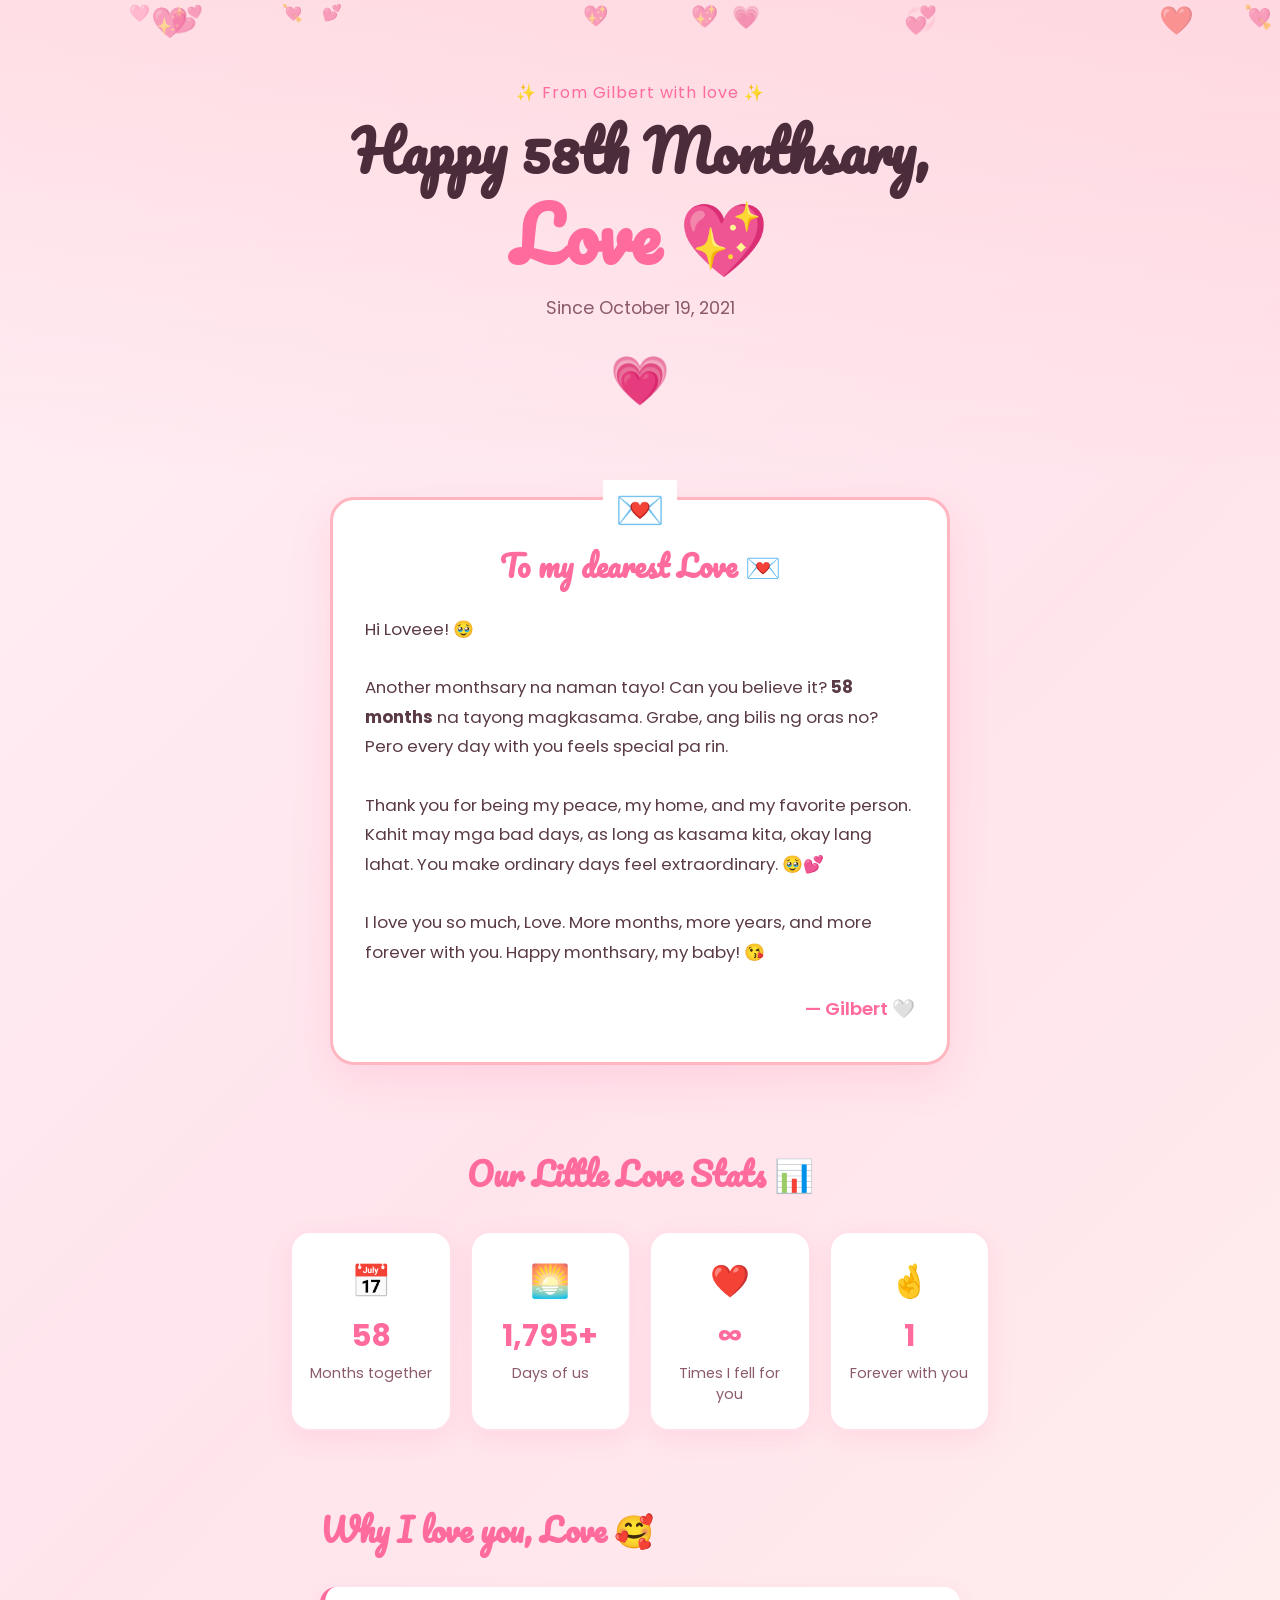
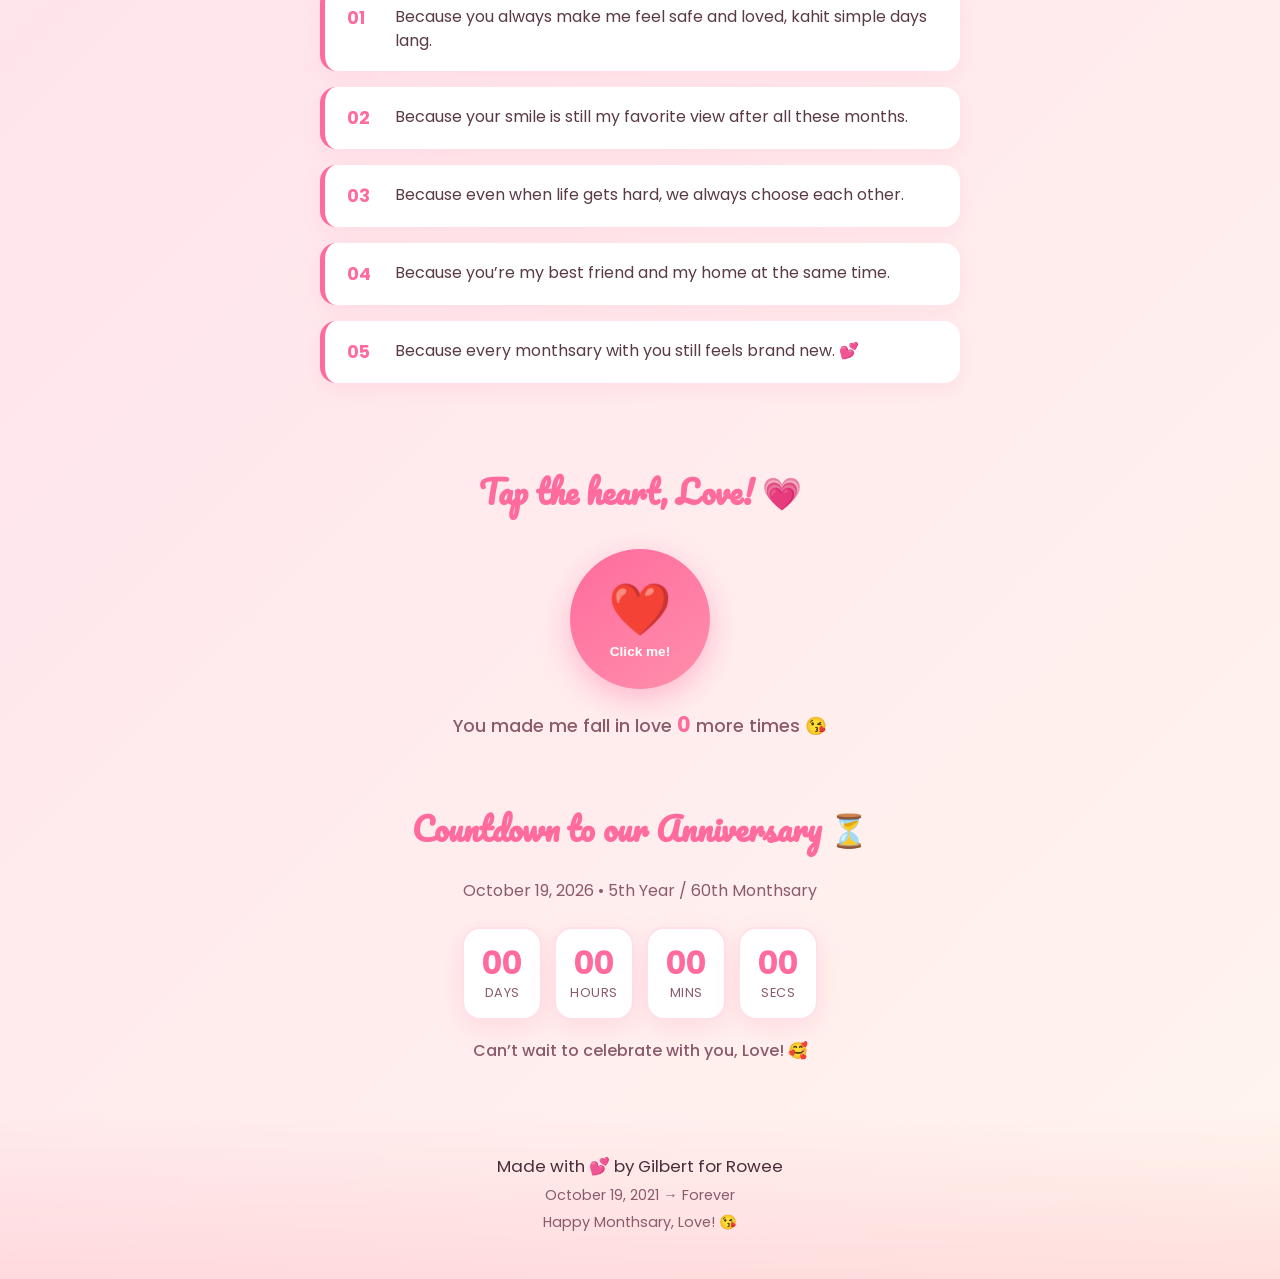
==== index.html @ fc9a8ca0 "Add files via upload" ====
<!DOCTYPE html>
<html lang="en">
<head>
  <meta charset="UTF-8">
  <meta name="viewport" content="width=device-width, initial-scale=1.0">
  <title>Happy Monthsary, Love 💕</title>
  <link rel="stylesheet" href="style.css">
  <link href="https://fonts.googleapis.com/css2?family=Pacifico&family=Poppins:wght@400;500;600;700&display=swap" rel="stylesheet">
</head>
<body>
  <!-- Floating hearts background -->
  <div class="hearts-bg" id="hearts"></div>

  <!-- Hero Section -->
  <header class="hero">
    <div class="hero-content">
      <p class="eyebrow">✨ From Gilbert with love ✨</p>
      <h1>Happy <span id="months-count">58</span>th Monthsary,</h1>
      <h1 class="name">Love 💖</h1>
      <p class="date">Since October 19, 2021</p>
      <div class="heart-pulse">💗</div>
    </div>
  </header>

  <!-- Main Message -->
  <section class="message-section">
    <div class="card">
      <h2>To my dearest Love 💌</h2>
      <p class="taglish">
        Hi Loveee! 🥹<br><br>
        Another monthsary na naman tayo! Can you believe it? 
        <strong>58 months</strong> na tayong magkasama. Grabe, ang bilis ng oras no?
        Pero every day with you feels special pa rin.<br><br>
        
        Thank you for being my peace, my home, and my favorite person. 
        Kahit may mga bad days, as long as kasama kita, okay lang lahat. 
        You make ordinary days feel extraordinary. 🥹💕<br><br>
        
        I love you so much, Love. More months, more years, and more forever with you. 
        Happy monthsary, my baby! 😘
      </p>
      <p class="signature">— Gilbert 🤍</p>
    </div>
  </section>

  <!-- Fun Stats -->
  <section class="stats-section">
    <h2 class="section-title">Our Little Love Stats 📊</h2>
    <div class="stats-grid">
      <div class="stat-card">
        <div class="stat-emoji">📅</div>
        <div class="stat-number">58</div>
        <div class="stat-label">Months together</div>
      </div>
      <div class="stat-card">
        <div class="stat-emoji">🌅</div>
        <div class="stat-number">1,795+</div>
        <div class="stat-label">Days of us</div>
      </div>
      <div class="stat-card">
        <div class="stat-emoji">❤️</div>
        <div class="stat-number">∞</div>
        <div class="stat-label">Times I fell for you</div>
      </div>
      <div class="stat-card">
        <div class="stat-emoji">🤞</div>
        <div class="stat-number">1</div>
        <div class="stat-label">Forever with you</div>
      </div>
    </div>
  </section>

  <!-- Reasons I Love You -->
  <section class="reasons-section">
    <h2 class="section-title">Why I love you, Love 🥰</h2>
    <div class="reasons-list">
      <div class="reason">
        <span class="reason-num">01</span>
        <p>Because you always make me feel safe and loved, kahit simple days lang.</p>
      </div>
      <div class="reason">
        <span class="reason-num">02</span>
        <p>Because your smile is still my favorite view after all these months.</p>
      </div>
      <div class="reason">
        <span class="reason-num">03</span>
        <p>Because even when life gets hard, we always choose each other.</p>
      </div>
      <div class="reason">
        <span class="reason-num">04</span>
        <p>Because you’re my best friend and my home at the same time.</p>
      </div>
      <div class="reason">
        <span class="reason-num">05</span>
        <p>Because every monthsary with you still feels brand new. 💕</p>
      </div>
    </div>
  </section>

  <!-- Cute Interactive Part -->
  <section class="interactive-section">
    <h2 class="section-title">Tap the heart, Love! 💗</h2>
    <button class="big-heart-btn" id="heartBtn">
      <span class="heart-icon">❤️</span>
      <span class="click-text">Click me!</span>
    </button>
    <p class="love-counter">You made me fall in love <span id="clickCount">0</span> more times 😘</p>
  </section>

  <!-- Countdown Section (at the very end) -->
  <section class="countdown-section">
    <h2 class="section-title">Countdown to our Anniversary ⏳</h2>
    <p class="countdown-subtitle">October 19, 2026 • 5th Year / 60th Monthsary</p>
    <div class="countdown" id="countdown">
      <div class="countdown-box">
        <span class="countdown-number" id="days">00</span>
        <span class="countdown-label">Days</span>
      </div>
      <div class="countdown-box">
        <span class="countdown-number" id="hours">00</span>
        <span class="countdown-label">Hours</span>
      </div>
      <div class="countdown-box">
        <span class="countdown-number" id="minutes">00</span>
        <span class="countdown-label">Mins</span>
      </div>
      <div class="countdown-box">
        <span class="countdown-number" id="seconds">00</span>
        <span class="countdown-label">Secs</span>
      </div>
    </div>
    <p class="countdown-note">Can’t wait to celebrate with you, Love! 🥰</p>
  </section>

  <!-- Footer -->
  <footer class="footer">
    <p>Made with 💕 by Gilbert for Rowee</p>
    <p class="small">October 19, 2021 → Forever</p>
    <p class="small">Happy Monthsary, Love! 😘</p>
  </footer>

  <script src="script.js"></script>
</body>
</html>
---- style.css ----
* {
  margin: 0;
  padding: 0;
  box-sizing: border-box;
}

:root {
  --pink: #ff6b9d;
  --soft-pink: #ffb6c1;
  --peach: #ffcba4;
  --lavender: #e0b0ff;
  --cream: #fff5f7;
  --dark: #4a2c3a;
  --white: #ffffff;
}

body {
  font-family: 'Poppins', sans-serif;
  background: linear-gradient(135deg, #fff0f5 0%, #ffe4ec 40%, #fff5ee 100%);
  color: var(--dark);
  min-height: 100vh;
  overflow-x: hidden;
  position: relative;
}

/* Floating Hearts Background */
.hearts-bg {
  position: fixed;
  top: 0;
  left: 0;
  width: 100%;
  height: 100%;
  pointer-events: none;
  z-index: 0;
  overflow: hidden;
}

.floating-heart {
  position: absolute;
  font-size: 20px;
  opacity: 0.6;
  animation: floatUp 8s linear infinite;
  user-select: none;
}

@keyframes floatUp {
  0% {
    transform: translateY(100vh) rotate(0deg) scale(0.5);
    opacity: 0;
  }
  10% {
    opacity: 0.7;
  }
  90% {
    opacity: 0.5;
  }
  100% {
    transform: translateY(-100px) rotate(360deg) scale(1.2);
    opacity: 0;
  }
}

/* Hero */
.hero {
  position: relative;
  z-index: 1;
  text-align: center;
  padding: 80px 20px 60px;
  background: linear-gradient(180deg, rgba(255, 182, 193, 0.3) 0%, transparent 100%);
}

.hero-content {
  max-width: 700px;
  margin: 0 auto;
}

.eyebrow {
  font-size: 1rem;
  color: var(--pink);
  margin-bottom: 12px;
  letter-spacing: 1px;
}

.hero h1 {
  font-family: 'Pacifico', cursive;
  font-size: clamp(2.2rem, 6vw, 3.5rem);
  color: var(--dark);
  line-height: 1.2;
  margin-bottom: 8px;
}

.hero h1.name {
  color: var(--pink);
  font-size: clamp(2.8rem, 8vw, 4.5rem);
  margin-bottom: 16px;
}

.date {
  font-size: 1.1rem;
  color: #8b5a6b;
  margin-bottom: 24px;
}

.heart-pulse {
  font-size: 3rem;
  animation: pulse 1.5s ease-in-out infinite;
  display: inline-block;
}

@keyframes pulse {
  0%, 100% { transform: scale(1); }
  50% { transform: scale(1.25); }
}

/* Message Card */
.message-section {
  position: relative;
  z-index: 1;
  padding: 20px 20px 50px;
  display: flex;
  justify-content: center;
}

.card {
  background: var(--white);
  border-radius: 24px;
  padding: 40px 32px;
  max-width: 620px;
  width: 100%;
  box-shadow: 0 15px 40px rgba(255, 107, 157, 0.15);
  border: 3px solid var(--soft-pink);
  position: relative;
}

.card::before {
  content: "💌";
  position: absolute;
  top: -20px;
  left: 50%;
  transform: translateX(-50%);
  font-size: 2.5rem;
  background: var(--white);
  padding: 0 12px;
}

.card h2 {
  font-family: 'Pacifico', cursive;
  text-align: center;
  color: var(--pink);
  font-size: 1.8rem;
  margin-bottom: 24px;
}

.taglish {
  font-size: 1.05rem;
  line-height: 1.75;
  color: #5a3a45;
}

.signature {
  text-align: right;
  margin-top: 28px;
  font-weight: 600;
  color: var(--pink);
  font-size: 1.15rem;
}

/* Stats */
.stats-section {
  position: relative;
  z-index: 1;
  padding: 30px 20px 50px;
  text-align: center;
}

.section-title {
  font-family: 'Pacifico', cursive;
  font-size: 2rem;
  color: var(--pink);
  margin-bottom: 30px;
}

.stats-grid {
  display: grid;
  grid-template-columns: repeat(auto-fit, minmax(140px, 1fr));
  gap: 18px;
  max-width: 700px;
  margin: 0 auto;
}

.stat-card {
  background: var(--white);
  border-radius: 20px;
  padding: 24px 16px;
  box-shadow: 0 8px 25px rgba(255, 107, 157, 0.12);
  border: 2px solid #ffe0e9;
  transition: transform 0.25s ease, box-shadow 0.25s ease;
}

.stat-card:hover {
  transform: translateY(-6px);
  box-shadow: 0 12px 30px rgba(255, 107, 157, 0.2);
}

.stat-emoji {
  font-size: 2rem;
  margin-bottom: 8px;
}

.stat-number {
  font-size: 1.9rem;
  font-weight: 700;
  color: var(--pink);
}

.stat-label {
  font-size: 0.9rem;
  color: #8b5a6b;
  margin-top: 4px;
}

/* Reasons */
.reasons-section {
  position: relative;
  z-index: 1;
  padding: 20px 20px 50px;
  max-width: 680px;
  margin: 0 auto;
}

.reasons-list {
  display: flex;
  flex-direction: column;
  gap: 16px;
}

.reason {
  background: var(--white);
  border-radius: 16px;
  padding: 18px 22px;
  display: flex;
  align-items: flex-start;
  gap: 16px;
  box-shadow: 0 6px 20px rgba(255, 107, 157, 0.1);
  border-left: 5px solid var(--pink);
  transition: transform 0.2s ease;
}

.reason:hover {
  transform: translateX(6px);
}

.reason-num {
  font-weight: 700;
  color: var(--pink);
  font-size: 1.1rem;
  min-width: 32px;
}

.reason p {
  font-size: 1rem;
  line-height: 1.5;
  color: #5a3a45;
}

/* Interactive */
.interactive-section {
  position: relative;
  z-index: 1;
  text-align: center;
  padding: 30px 20px 40px;
}

.big-heart-btn {
  background: linear-gradient(145deg, #ff6b9d, #ff8fab);
  border: none;
  border-radius: 50%;
  width: 140px;
  height: 140px;
  cursor: pointer;
  box-shadow: 0 10px 30px rgba(255, 107, 157, 0.4);
  transition: transform 0.2s ease, box-shadow 0.2s ease;
  display: flex;
  flex-direction: column;
  align-items: center;
  justify-content: center;
  margin: 0 auto 20px;
  position: relative;
  overflow: hidden;
}

.big-heart-btn:hover {
  transform: scale(1.08);
  box-shadow: 0 14px 35px rgba(255, 107, 157, 0.5);
}

.big-heart-btn:active {
  transform: scale(0.95);
}

.heart-icon {
  font-size: 3.2rem;
  animation: heartbeat 1.2s ease-in-out infinite;
}

@keyframes heartbeat {
  0%, 100% { transform: scale(1); }
  15% { transform: scale(1.2); }
  30% { transform: scale(1); }
  45% { transform: scale(1.15); }
  60% { transform: scale(1); }
}

.click-text {
  font-size: 0.85rem;
  color: white;
  font-weight: 600;
  margin-top: 4px;
}

.love-counter {
  font-size: 1.1rem;
  color: #8b5a6b;
  font-weight: 500;
}

.love-counter span {
  color: var(--pink);
  font-weight: 700;
  font-size: 1.3rem;
}

/* Countdown (at the end) */
.countdown-section {
  position: relative;
  z-index: 1;
  text-align: center;
  padding: 20px 20px 50px;
}

.countdown-subtitle {
  font-size: 1rem;
  color: #8b5a6b;
  margin-bottom: 24px;
  margin-top: -8px;
}

.countdown {
  display: flex;
  justify-content: center;
  gap: 12px;
  flex-wrap: wrap;
  max-width: 480px;
  margin: 0 auto 18px;
}

.countdown-box {
  background: white;
  border-radius: 18px;
  padding: 16px 12px;
  min-width: 80px;
  box-shadow: 0 8px 25px rgba(255, 107, 157, 0.15);
  border: 2px solid #ffe0e9;
}

.countdown-number {
  display: block;
  font-size: 2rem;
  font-weight: 700;
  color: var(--pink);
  line-height: 1.1;
}

.countdown-label {
  display: block;
  font-size: 0.8rem;
  color: #8b5a6b;
  margin-top: 4px;
  text-transform: uppercase;
  letter-spacing: 0.5px;
}

.countdown-note {
  font-size: 1rem;
  color: #8b5a6b;
  font-weight: 500;
}

/* Footer */
.footer {
  position: relative;
  z-index: 1;
  text-align: center;
  padding: 40px 20px;
  background: linear-gradient(0deg, rgba(255, 182, 193, 0.35) 0%, transparent 100%);
}

.footer p {
  font-size: 1.05rem;
  color: var(--dark);
  margin-bottom: 6px;
}

.footer .small {
  font-size: 0.9rem;
  color: #8b5a6b;
}

/* Responsive */
@media (max-width: 500px) {
  .card {
    padding: 32px 22px;
  }
  
  .stats-grid {
    grid-template-columns: 1fr 1fr;
  }
  
  .reason {
    padding: 16px 18px;
  }
}
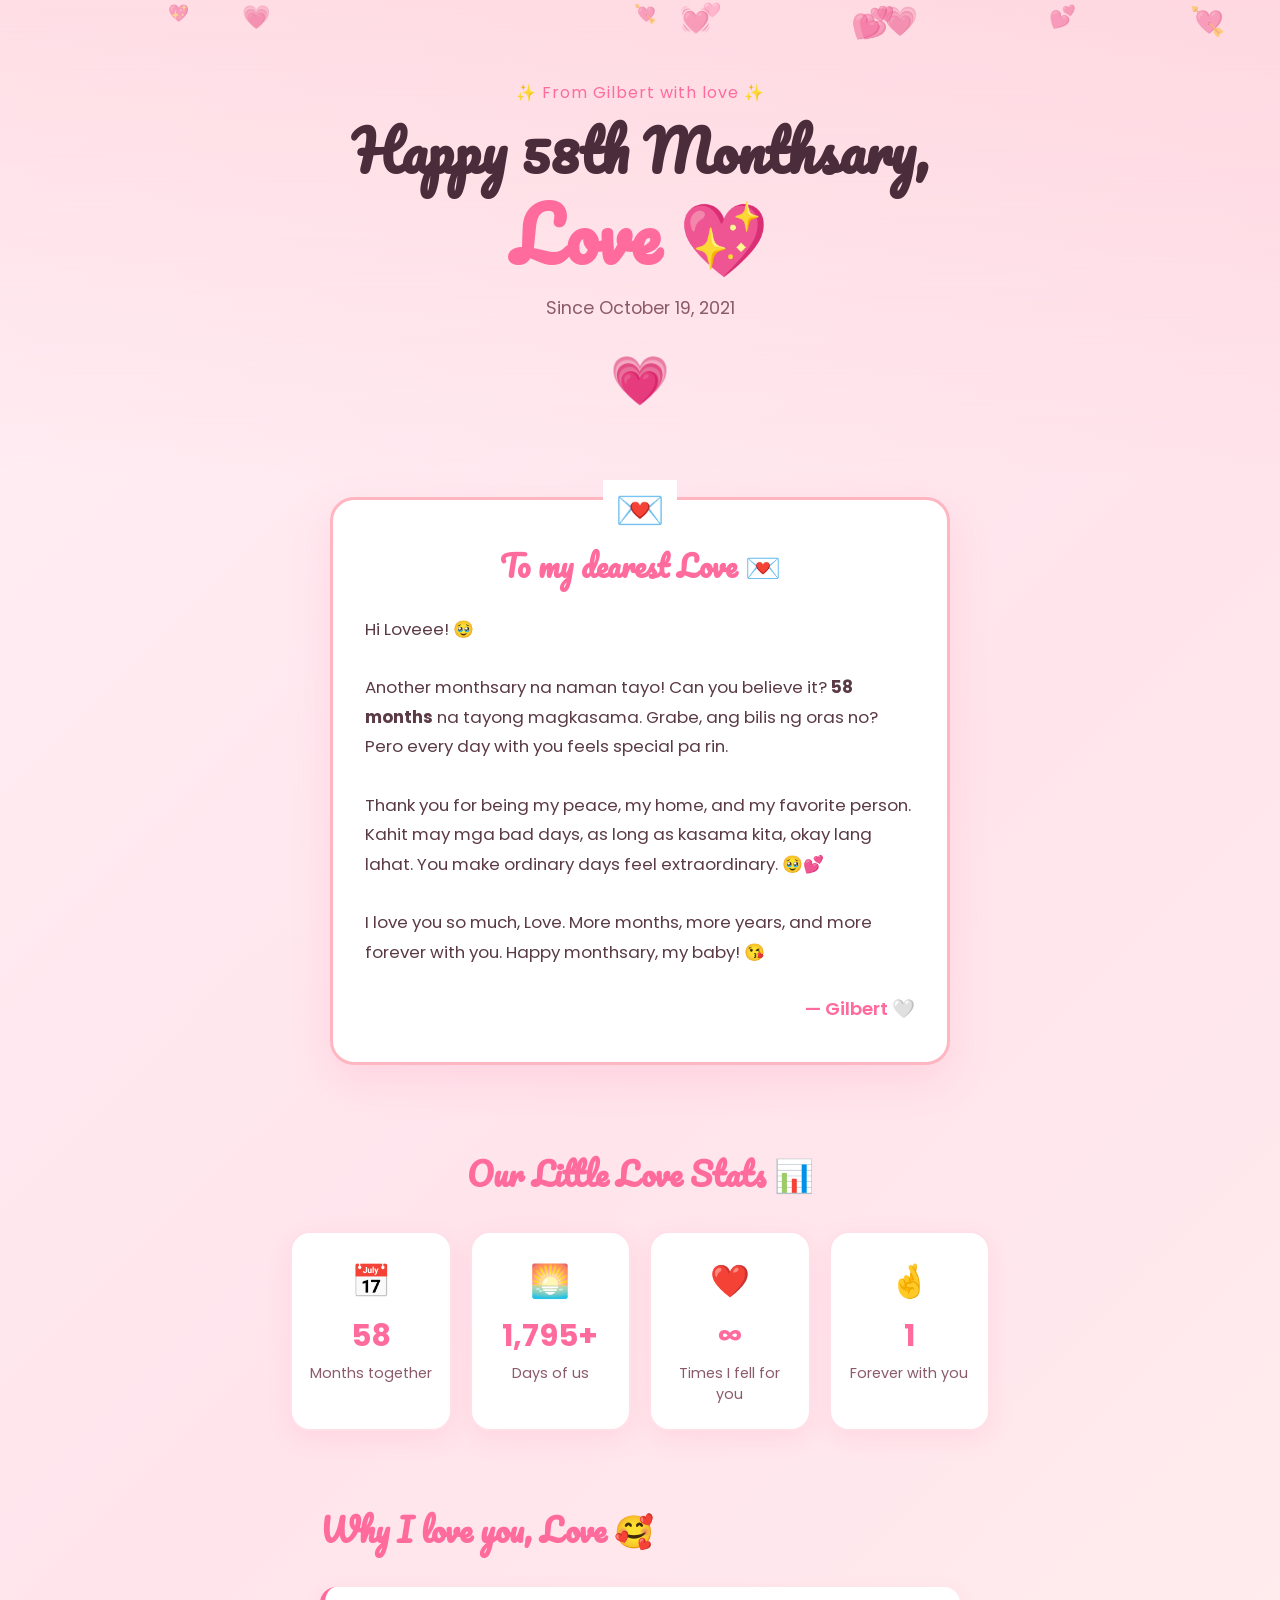
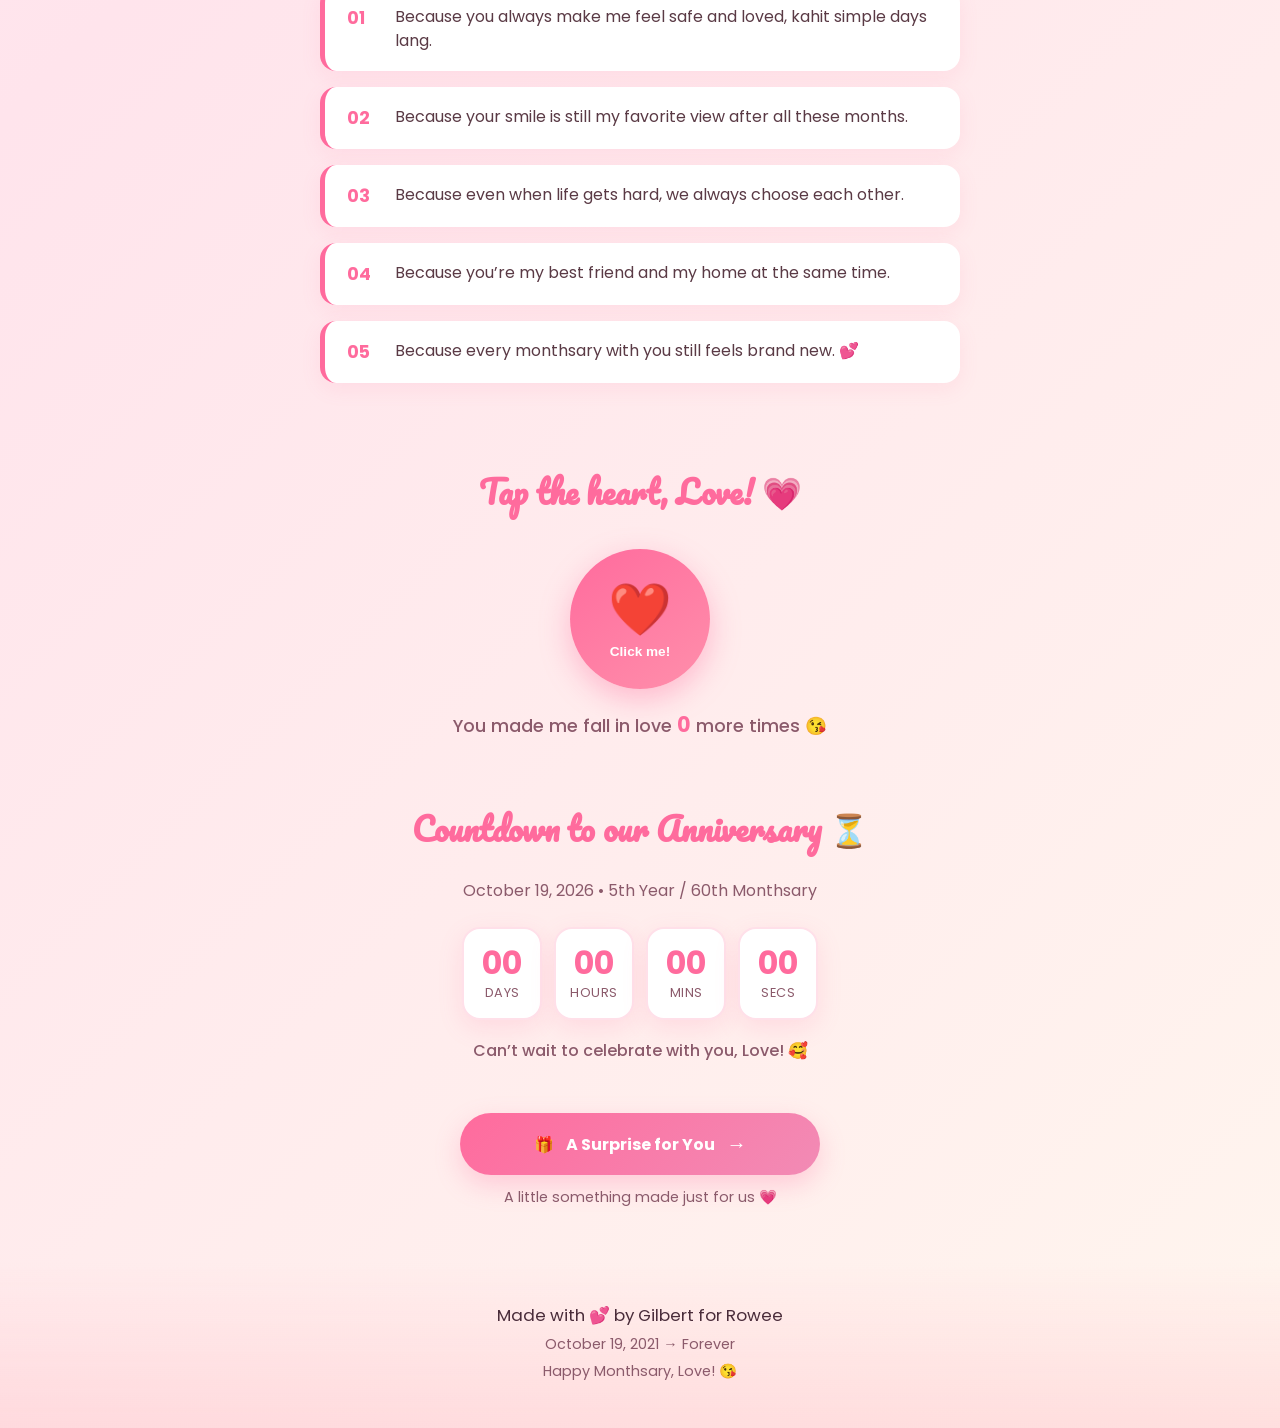
==== commit 96730064: "Add files via upload" ====
--- a/index.html
+++ b/index.html
@@ -132,6 +132,16 @@
     <p class="countdown-note">Can’t wait to celebrate with you, Love! 🥰</p>
   </section>
 
+  <!-- Surprise button -->
+  <section class="surprise-link-section" aria-label="A surprise for you">
+    <a class="surprise-link-btn" href="pictures.html">
+      <span aria-hidden="true">🎁</span>
+      <span>A Surprise for You</span>
+      <span class="surprise-arrow" aria-hidden="true">→</span>
+    </a>
+    <p class="surprise-link-note">A little something made just for us 💗</p>
+  </section>
+
   <!-- Footer -->
   <footer class="footer">
     <p>Made with 💕 by Gilbert for Rowee</p>
--- a/style.css
+++ b/style.css
@@ -420,3 +420,109 @@
     padding: 16px 18px;
   }
 }
+
+
+/* Surprise button below the anniversary countdown */
+.surprise-link-section {
+  position: relative;
+  z-index: 1;
+  padding: 0 20px 54px;
+  text-align: center;
+}
+.surprise-link-btn {
+  display: inline-flex;
+  align-items: center;
+  justify-content: center;
+  gap: 12px;
+  width: min(100%, 360px);
+  min-height: 58px;
+  padding: 16px 22px;
+  border-radius: 999px;
+  color: #fff;
+  text-decoration: none;
+  font-weight: 700;
+  font-size: 1rem;
+  background: linear-gradient(135deg, #ff6b9d, #f28bb5);
+  box-shadow: 0 10px 26px rgba(255, 107, 157, 0.28);
+  transition: transform .2s ease, box-shadow .2s ease, filter .2s ease;
+  -webkit-tap-highlight-color: transparent;
+}
+.surprise-link-btn:hover {
+  transform: translateY(-3px);
+  box-shadow: 0 14px 30px rgba(255, 107, 157, 0.36);
+  filter: saturate(1.05);
+}
+.surprise-link-btn:active { transform: scale(.98); }
+.surprise-link-btn:focus-visible {
+  outline: 3px solid #8b5a6b;
+  outline-offset: 4px;
+}
+.surprise-arrow { font-size: 1.25rem; }
+.surprise-link-note {
+  margin-top: 12px;
+  color: #8b5a6b;
+  font-size: .9rem;
+}
+
+/* Memories page */
+.memories-page {
+  min-height: 100vh;
+  padding: 28px 18px 56px;
+  position: relative;
+  z-index: 1;
+}
+.memories-wrap { width: min(100%, 1000px); margin: 0 auto; }
+.memories-top { text-align: center; padding: 28px 0 24px; }
+.memories-kicker { color: var(--pink); font-weight: 600; letter-spacing: .04em; }
+.memories-title {
+  font-family: 'Pacifico', cursive;
+  color: var(--pink);
+  font-size: clamp(2rem, 7vw, 3.5rem);
+  line-height: 1.2;
+  margin: 10px 0;
+}
+.memories-subtitle { color: #8b5a6b; line-height: 1.65; }
+.memories-back {
+  display: inline-flex; align-items: center; justify-content: center;
+  min-height: 44px; margin-top: 20px; padding: 10px 18px;
+  border: 2px solid #ffc4d5; border-radius: 999px;
+  color: #b94e78; text-decoration: none; font-weight: 600;
+  background: rgba(255,255,255,.86);
+}
+.memories-grid {
+  display: grid; grid-template-columns: repeat(3, minmax(0, 1fr));
+  gap: 18px; margin-top: 24px;
+}
+.memory-card {
+  min-width: 0; overflow: hidden; border-radius: 20px;
+  background: white; border: 2px solid #ffe0e9;
+  box-shadow: 0 8px 25px rgba(255, 107, 157, .12);
+}
+.memory-photo {
+  width: 100%; aspect-ratio: 4 / 3; display: block; object-fit: cover;
+  background: linear-gradient(135deg, #ffe0e9, #fff5f7 55%, #ffcba4);
+}
+.memory-caption { padding: 14px 15px 16px; }
+.memory-caption h2 { color: var(--pink); font-size: 1rem; margin-bottom: 5px; }
+.memory-caption p { color: #8b5a6b; font-size: .88rem; line-height: 1.5; }
+.memory-placeholder {
+  aspect-ratio: 4 / 3; display: flex; flex-direction: column;
+  justify-content: center; align-items: center; gap: 8px; padding: 16px;
+  text-align: center; color: #b94e78;
+  background: linear-gradient(135deg, #ffe0e9, #fff5f7 55%, #ffcba4);
+}
+.memory-placeholder span { font-size: 2rem; }
+.memory-placeholder small { font-size: .8rem; line-height: 1.4; }
+.memories-footer { text-align: center; margin-top: 30px; color: #8b5a6b; }
+@media (max-width: 700px) {
+  .memories-grid { grid-template-columns: repeat(2, minmax(0, 1fr)); gap: 12px; }
+  .memory-caption { padding: 12px; }
+}
+@media (max-width: 390px) {
+  .memories-grid { grid-template-columns: 1fr; }
+  .memory-card { max-width: 460px; width: 100%; margin: 0 auto; }
+  .surprise-link-btn { gap: 9px; padding: 15px 16px; }
+}
+@media (prefers-reduced-motion: reduce) {
+  .surprise-link-btn { transition: none; }
+}
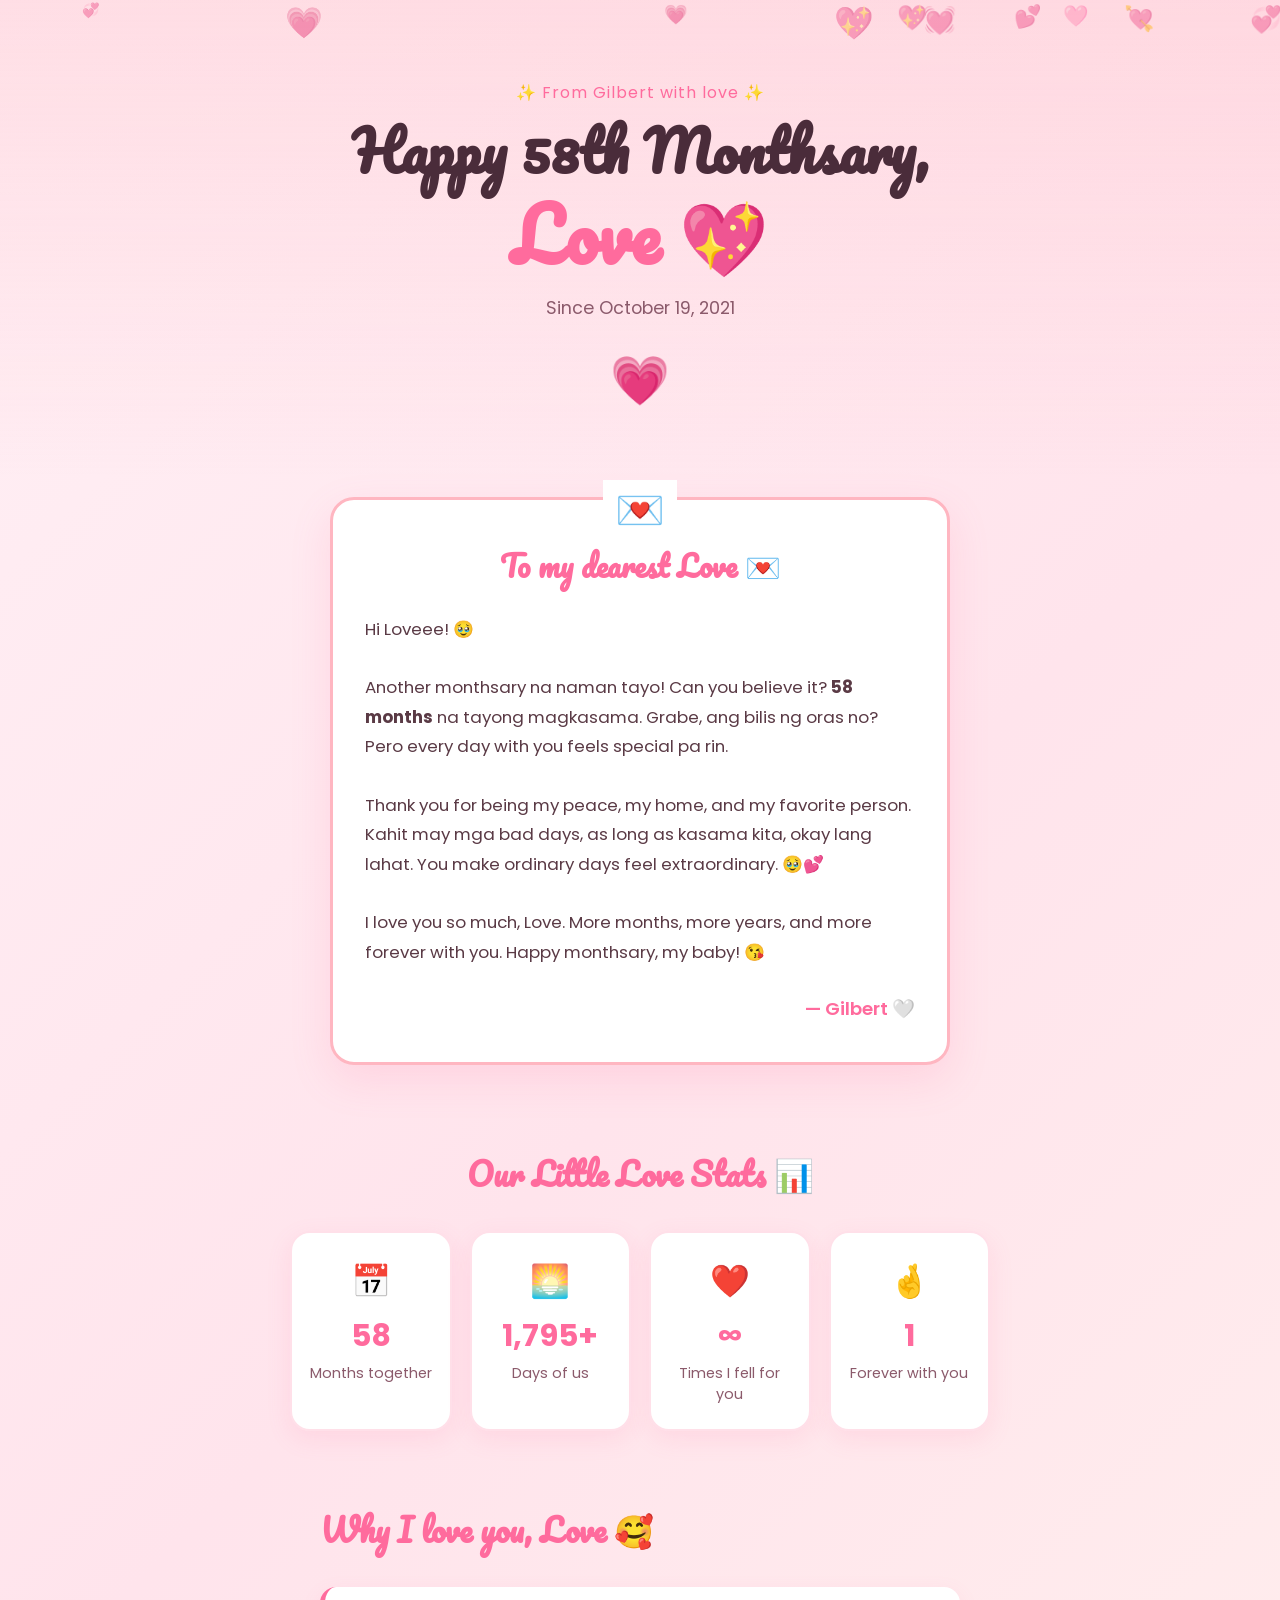
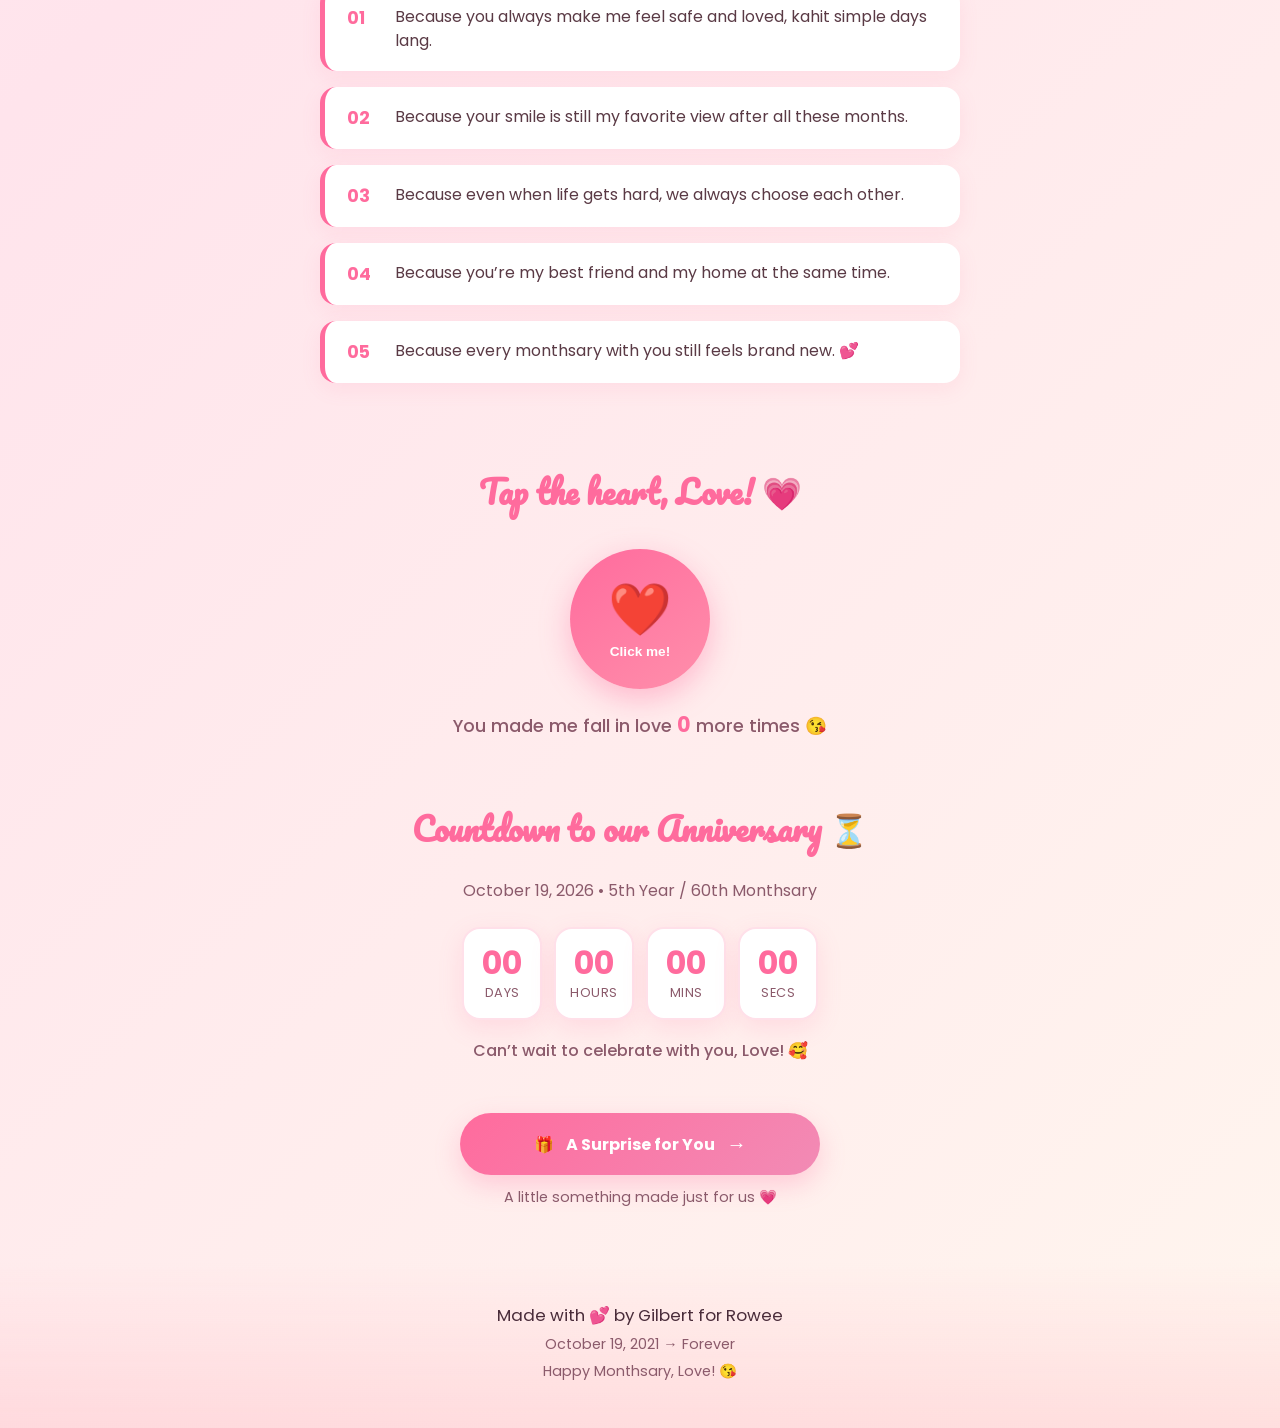
==== commit 224e68c0: "Update index.html" ====
--- a/index.html
+++ b/index.html
@@ -134,7 +134,7 @@
 
   <!-- Surprise button -->
   <section class="surprise-link-section" aria-label="A surprise for you">
-    <a class="surprise-link-btn" href="pictures.html">
+    <a class="surprise-link-btn" href="index1.html">
       <span aria-hidden="true">🎁</span>
       <span>A Surprise for You</span>
       <span class="surprise-arrow" aria-hidden="true">→</span>
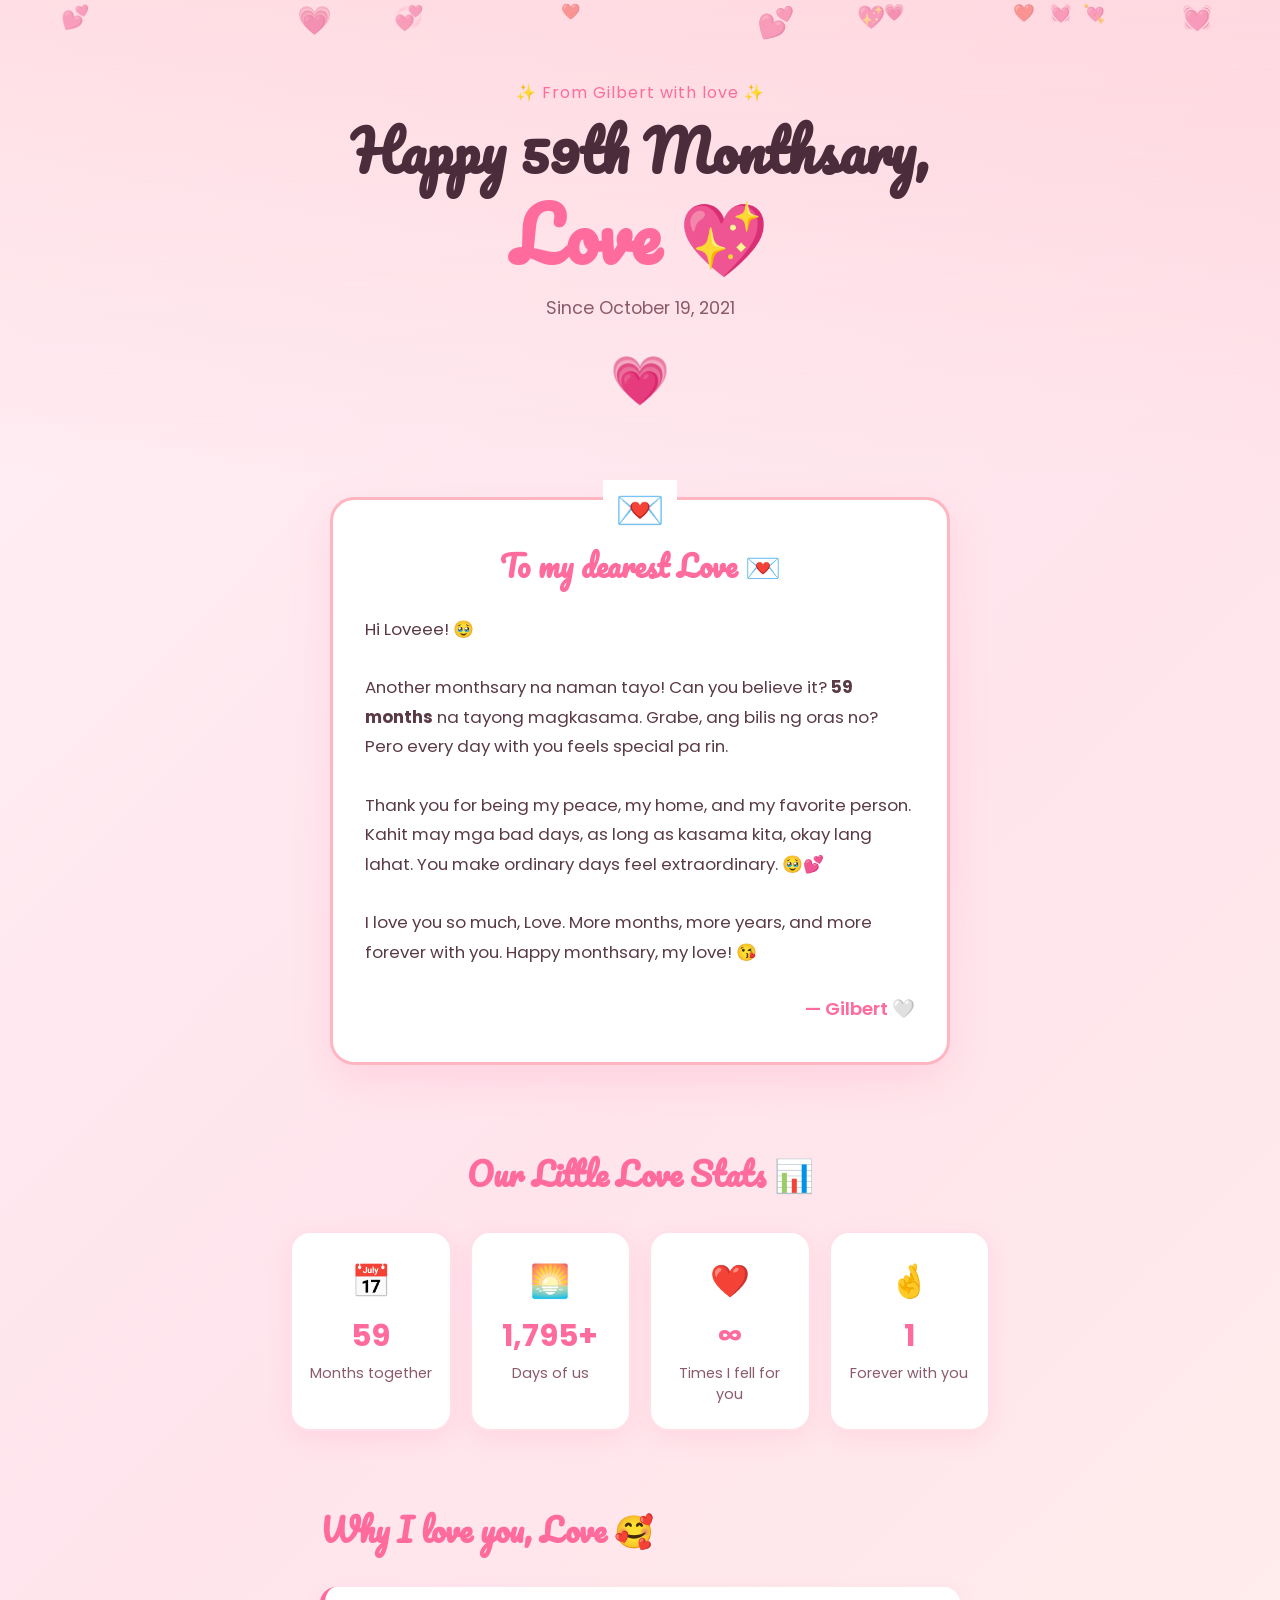
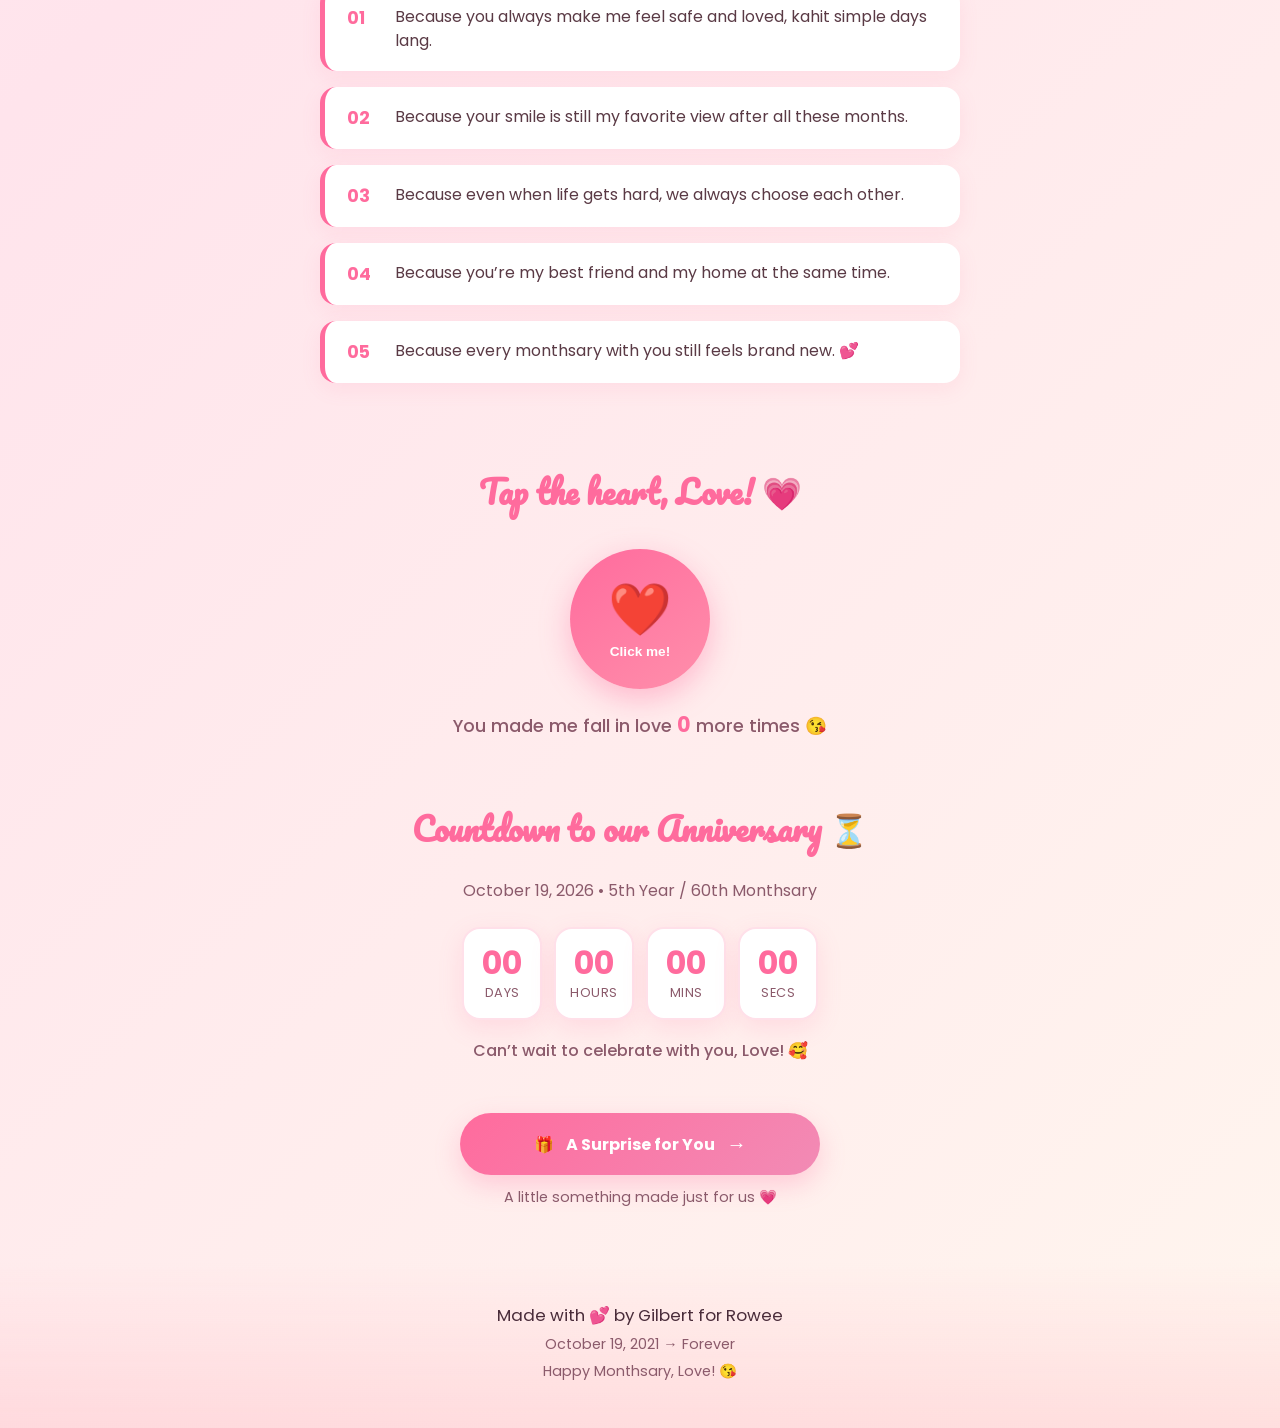
==== commit f79314d6: "Update index.html" ====
--- a/index.html
+++ b/index.html
@@ -15,7 +15,7 @@
   <header class="hero">
     <div class="hero-content">
       <p class="eyebrow">✨ From Gilbert with love ✨</p>
-      <h1>Happy <span id="months-count">58</span>th Monthsary,</h1>
+      <h1>Happy <span id="months-count">59</span>th Monthsary,</h1>
       <h1 class="name">Love 💖</h1>
       <p class="date">Since October 19, 2021</p>
       <div class="heart-pulse">💗</div>
@@ -29,7 +29,7 @@
       <p class="taglish">
         Hi Loveee! 🥹<br><br>
         Another monthsary na naman tayo! Can you believe it? 
-        <strong>58 months</strong> na tayong magkasama. Grabe, ang bilis ng oras no?
+        <strong>59 months</strong> na tayong magkasama. Grabe, ang bilis ng oras no?
         Pero every day with you feels special pa rin.<br><br>
         
         Thank you for being my peace, my home, and my favorite person. 
@@ -37,7 +37,7 @@
         You make ordinary days feel extraordinary. 🥹💕<br><br>
         
         I love you so much, Love. More months, more years, and more forever with you. 
-        Happy monthsary, my baby! 😘
+        Happy monthsary, my love! 😘
       </p>
       <p class="signature">— Gilbert 🤍</p>
     </div>
@@ -49,7 +49,7 @@
     <div class="stats-grid">
       <div class="stat-card">
         <div class="stat-emoji">📅</div>
-        <div class="stat-number">58</div>
+        <div class="stat-number">59</div>
         <div class="stat-label">Months together</div>
       </div>
       <div class="stat-card">
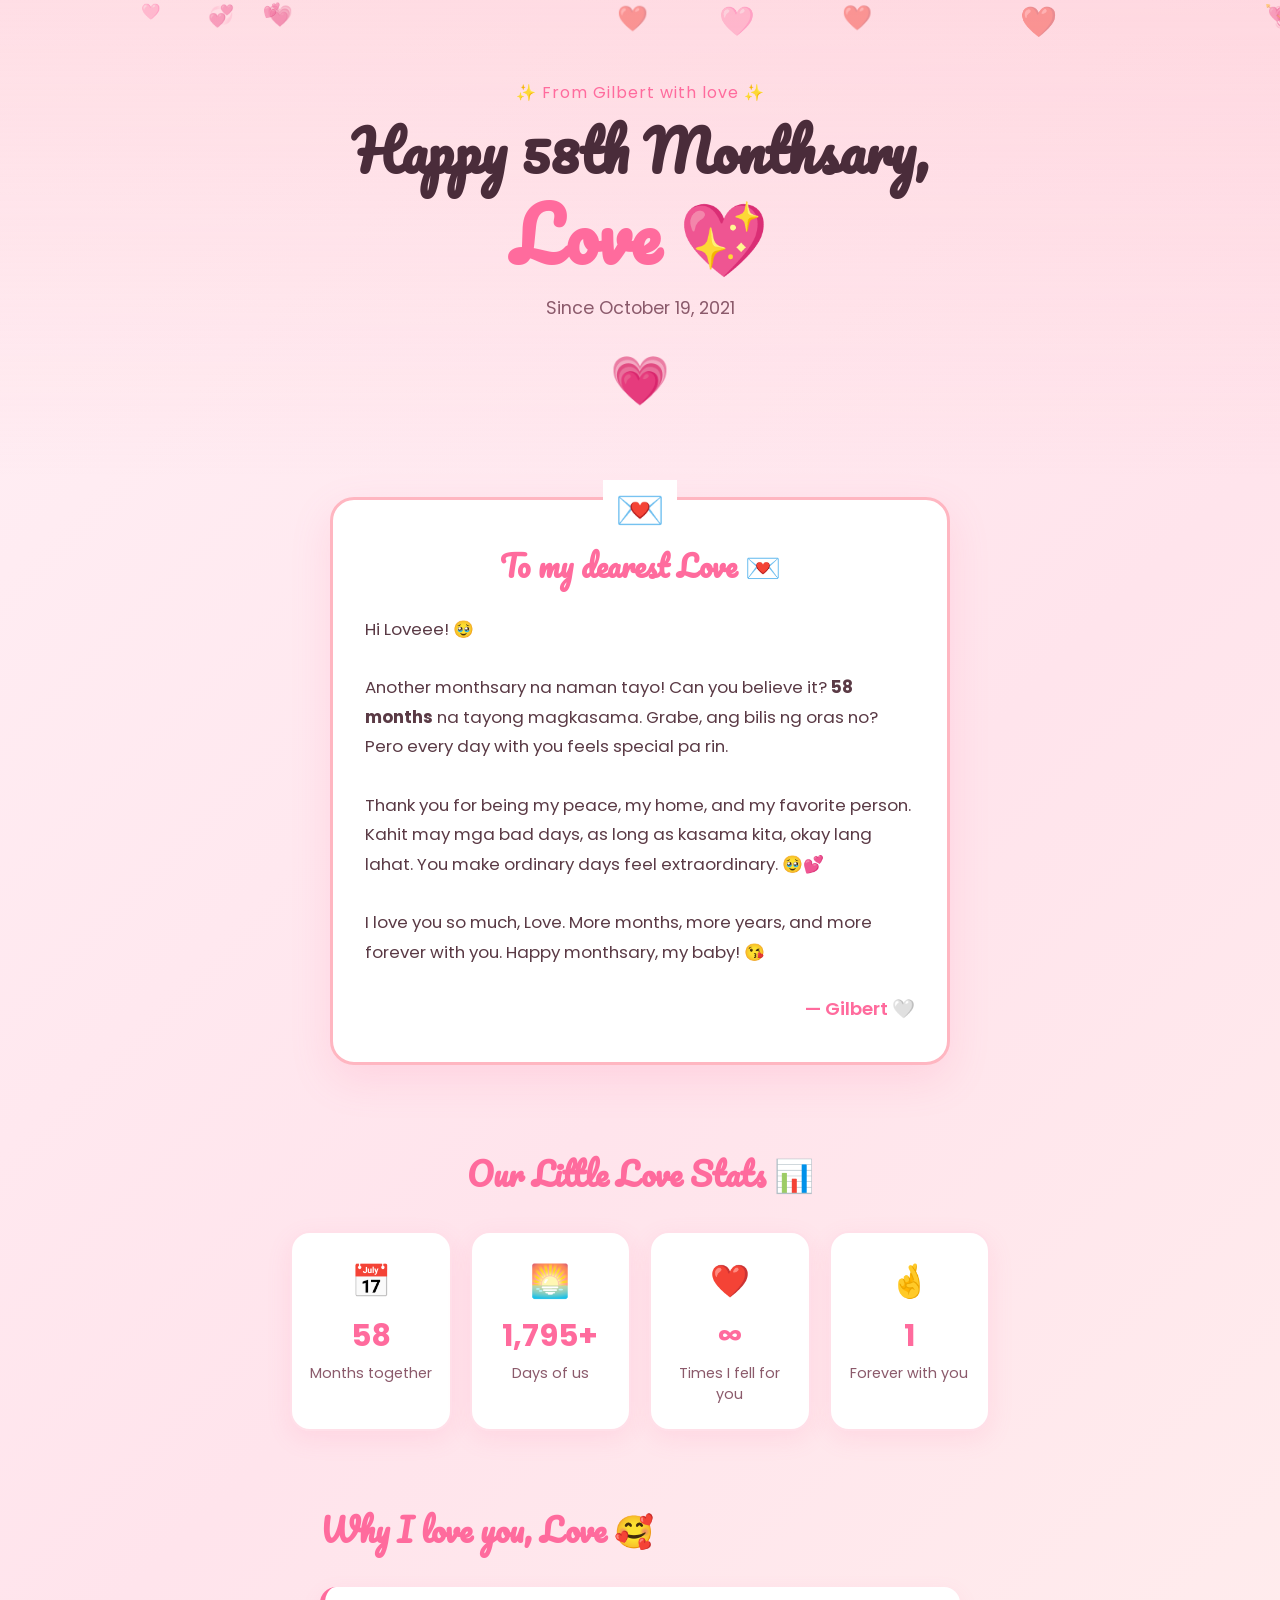
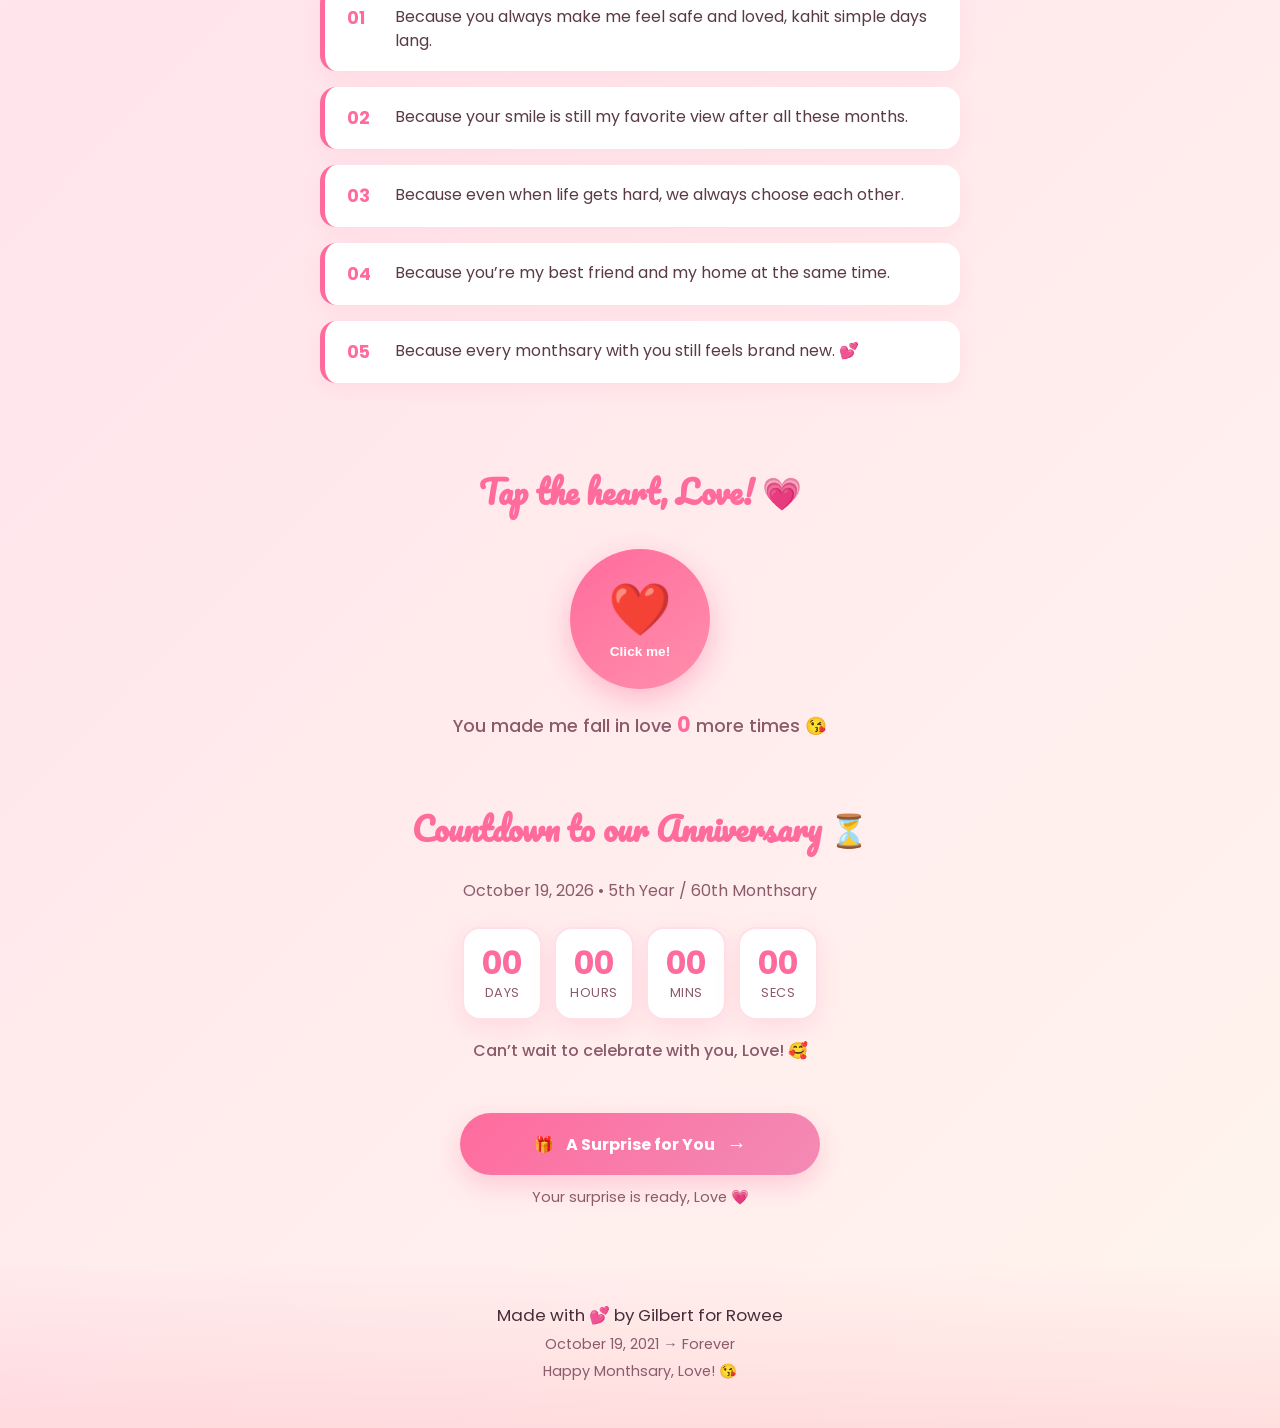
==== commit 1df8b759: "Add files via upload" ====
--- a/index.html
+++ b/index.html
@@ -15,7 +15,7 @@
   <header class="hero">
     <div class="hero-content">
       <p class="eyebrow">✨ From Gilbert with love ✨</p>
-      <h1>Happy <span id="months-count">59</span>th Monthsary,</h1>
+      <h1>Happy <span id="months-count">58</span>th Monthsary,</h1>
       <h1 class="name">Love 💖</h1>
       <p class="date">Since October 19, 2021</p>
       <div class="heart-pulse">💗</div>
@@ -29,7 +29,7 @@
       <p class="taglish">
         Hi Loveee! 🥹<br><br>
         Another monthsary na naman tayo! Can you believe it? 
-        <strong>59 months</strong> na tayong magkasama. Grabe, ang bilis ng oras no?
+        <strong>58 months</strong> na tayong magkasama. Grabe, ang bilis ng oras no?
         Pero every day with you feels special pa rin.<br><br>
         
         Thank you for being my peace, my home, and my favorite person. 
@@ -37,7 +37,7 @@
         You make ordinary days feel extraordinary. 🥹💕<br><br>
         
         I love you so much, Love. More months, more years, and more forever with you. 
-        Happy monthsary, my love! 😘
+        Happy monthsary, my baby! 😘
       </p>
       <p class="signature">— Gilbert 🤍</p>
     </div>
@@ -49,7 +49,7 @@
     <div class="stats-grid">
       <div class="stat-card">
         <div class="stat-emoji">📅</div>
-        <div class="stat-number">59</div>
+        <div class="stat-number">58</div>
         <div class="stat-label">Months together</div>
       </div>
       <div class="stat-card">
@@ -134,12 +134,13 @@
 
   <!-- Surprise button -->
   <section class="surprise-link-section" aria-label="A surprise for you">
-    <a class="surprise-link-btn" href="index1.html">
-      <span aria-hidden="true">🎁</span>
-      <span>A Surprise for You</span>
+    <a class="surprise-link-btn is-locked" id="surpriseLink" href="pictures.html"
+       aria-disabled="true" tabindex="-1">
+      <span aria-hidden="true">🔒</span>
+      <span id="surpriseLinkText">Locked until the countdown ends</span>
       <span class="surprise-arrow" aria-hidden="true">→</span>
     </a>
-    <p class="surprise-link-note">A little something made just for us 💗</p>
+    <p class="surprise-link-note" id="surpriseLinkNote">Your surprise unlocks when the countdown reaches zero 💗</p>
   </section>
 
   <!-- Footer -->
@@ -150,5 +151,59 @@
   </footer>
 
   <script src="script.js"></script>
+  <style>
+    .surprise-link-btn.is-locked {
+      opacity: 0.55;
+      filter: grayscale(0.65);
+      cursor: not-allowed;
+      pointer-events: auto;
+    }
+    .surprise-link-btn.is-unlocked {
+      opacity: 1;
+      filter: none;
+      cursor: pointer;
+    }
+  </style>
+  <script>
+    (() => {
+      const link = document.getElementById("surpriseLink");
+      const linkText = document.getElementById("surpriseLinkText");
+      const note = document.getElementById("surpriseLinkNote");
+      // Unlock at the end of the anniversary countdown (local time).
+      const unlockAt = new Date(2026, 9, 19, 0, 0, 0).getTime();
+
+      function updateSurpriseLink() {
+        const unlocked = Date.now() >= unlockAt;
+
+        if (unlocked) {
+          link.classList.remove("is-locked");
+          link.classList.add("is-unlocked");
+          link.removeAttribute("aria-disabled");
+          link.removeAttribute("tabindex");
+          link.querySelector("span[aria-hidden='true']").textContent = "🎁";
+          linkText.textContent = "A Surprise for You";
+          note.textContent = "Your surprise is ready, Love 💗";
+        } else {
+          link.classList.add("is-locked");
+          link.classList.remove("is-unlocked");
+          link.setAttribute("aria-disabled", "true");
+          link.setAttribute("tabindex", "-1");
+          link.querySelector("span[aria-hidden='true']").textContent = "🔒";
+          linkText.textContent = "Locked until the countdown ends";
+          note.textContent = "Your surprise unlocks when the countdown reaches zero 💗";
+        }
+      }
+
+      link.addEventListener("click", (event) => {
+        if (Date.now() < unlockAt) {
+          event.preventDefault();
+          updateSurpriseLink();
+        }
+      });
+
+      updateSurpriseLink();
+      setInterval(updateSurpriseLink, 1000);
+    })();
+  </script>
 </body>
 </html>
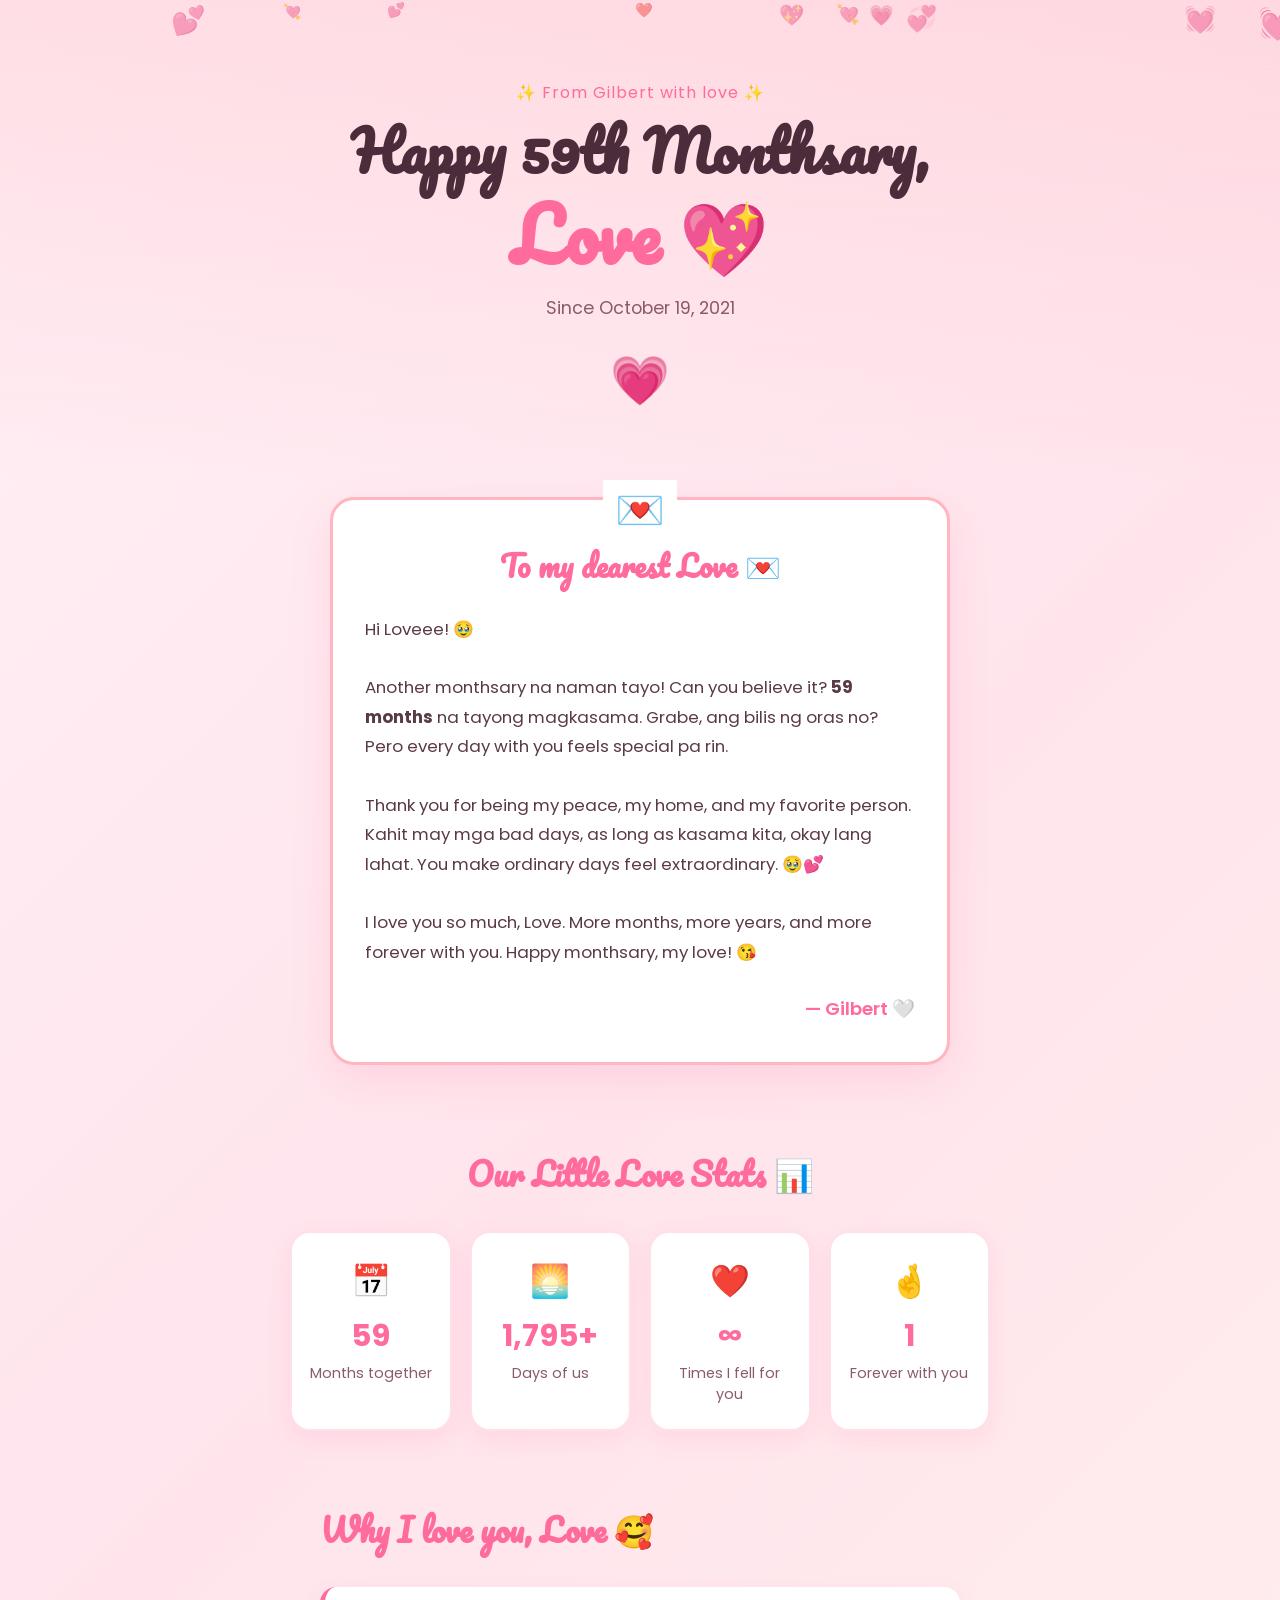
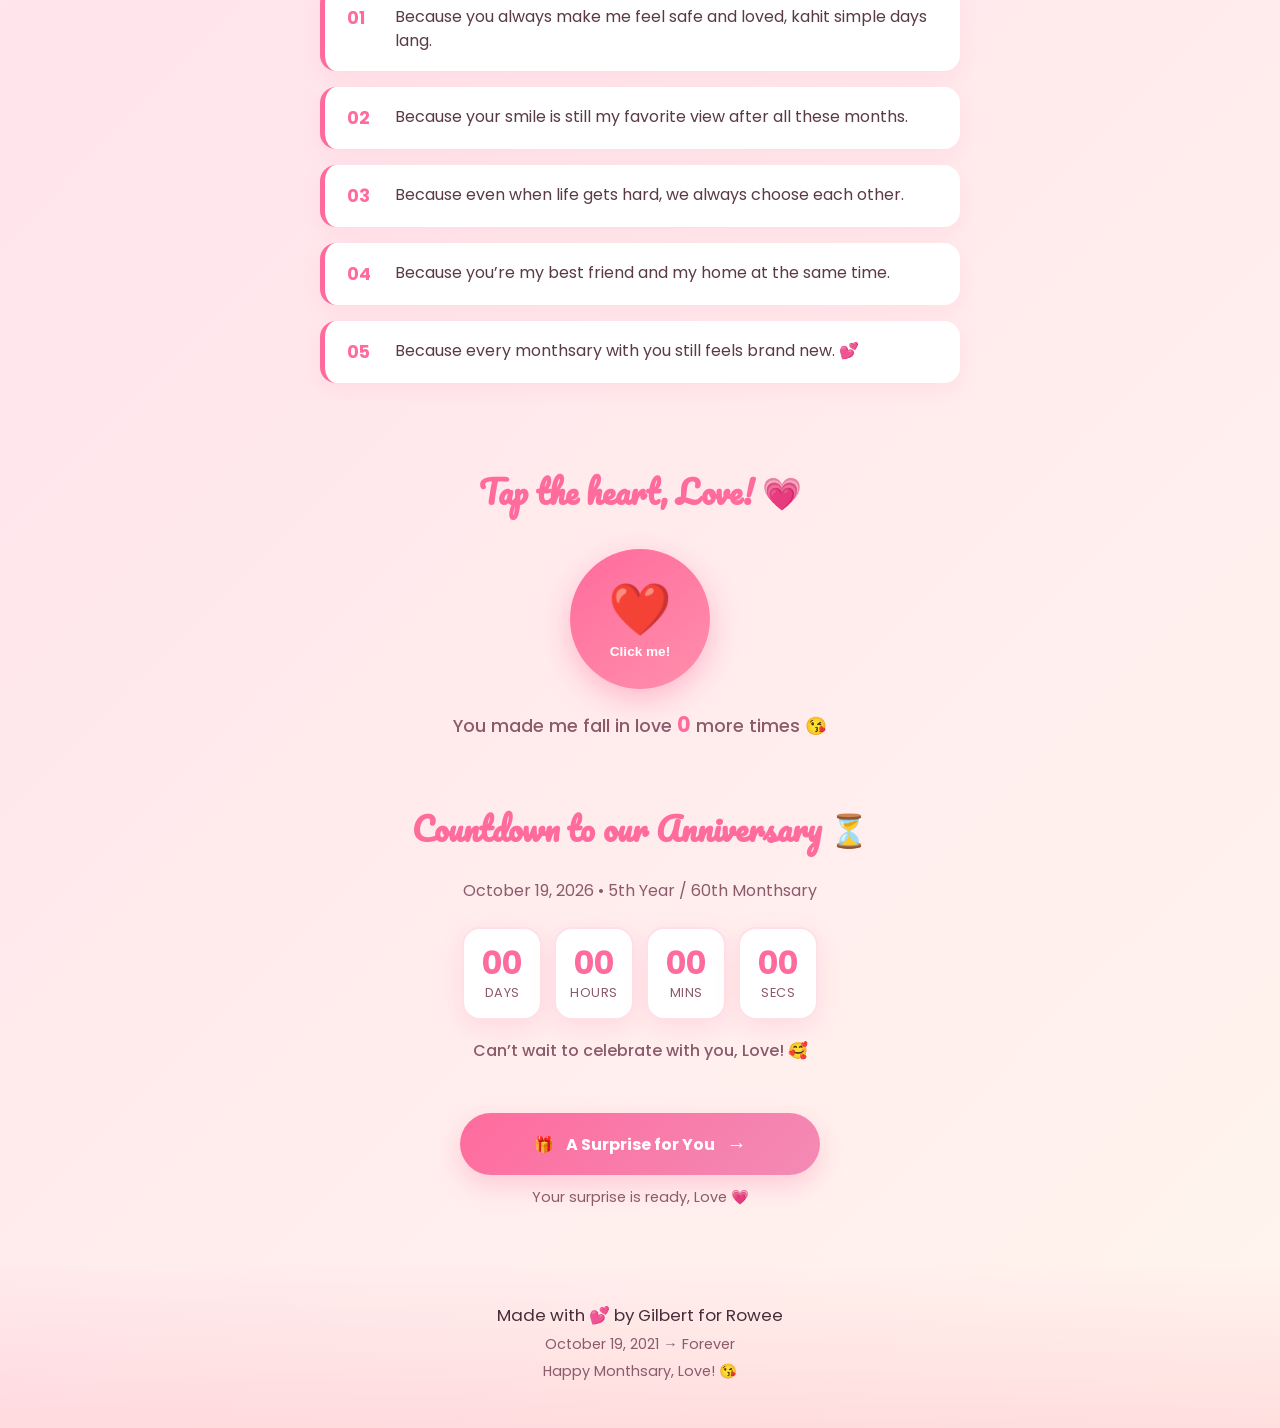
==== commit 77654033: "Update index.html" ====
--- a/index.html
+++ b/index.html
@@ -15,7 +15,7 @@
   <header class="hero">
     <div class="hero-content">
       <p class="eyebrow">✨ From Gilbert with love ✨</p>
-      <h1>Happy <span id="months-count">58</span>th Monthsary,</h1>
+      <h1>Happy <span id="months-count">59</span>th Monthsary,</h1>
       <h1 class="name">Love 💖</h1>
       <p class="date">Since October 19, 2021</p>
       <div class="heart-pulse">💗</div>
@@ -29,7 +29,7 @@
       <p class="taglish">
         Hi Loveee! 🥹<br><br>
         Another monthsary na naman tayo! Can you believe it? 
-        <strong>58 months</strong> na tayong magkasama. Grabe, ang bilis ng oras no?
+        <strong>59 months</strong> na tayong magkasama. Grabe, ang bilis ng oras no?
         Pero every day with you feels special pa rin.<br><br>
         
         Thank you for being my peace, my home, and my favorite person. 
@@ -37,7 +37,7 @@
         You make ordinary days feel extraordinary. 🥹💕<br><br>
         
         I love you so much, Love. More months, more years, and more forever with you. 
-        Happy monthsary, my baby! 😘
+        Happy monthsary, my love! 😘
       </p>
       <p class="signature">— Gilbert 🤍</p>
     </div>
@@ -49,7 +49,7 @@
     <div class="stats-grid">
       <div class="stat-card">
         <div class="stat-emoji">📅</div>
-        <div class="stat-number">58</div>
+        <div class="stat-number">59</div>
         <div class="stat-label">Months together</div>
       </div>
       <div class="stat-card">
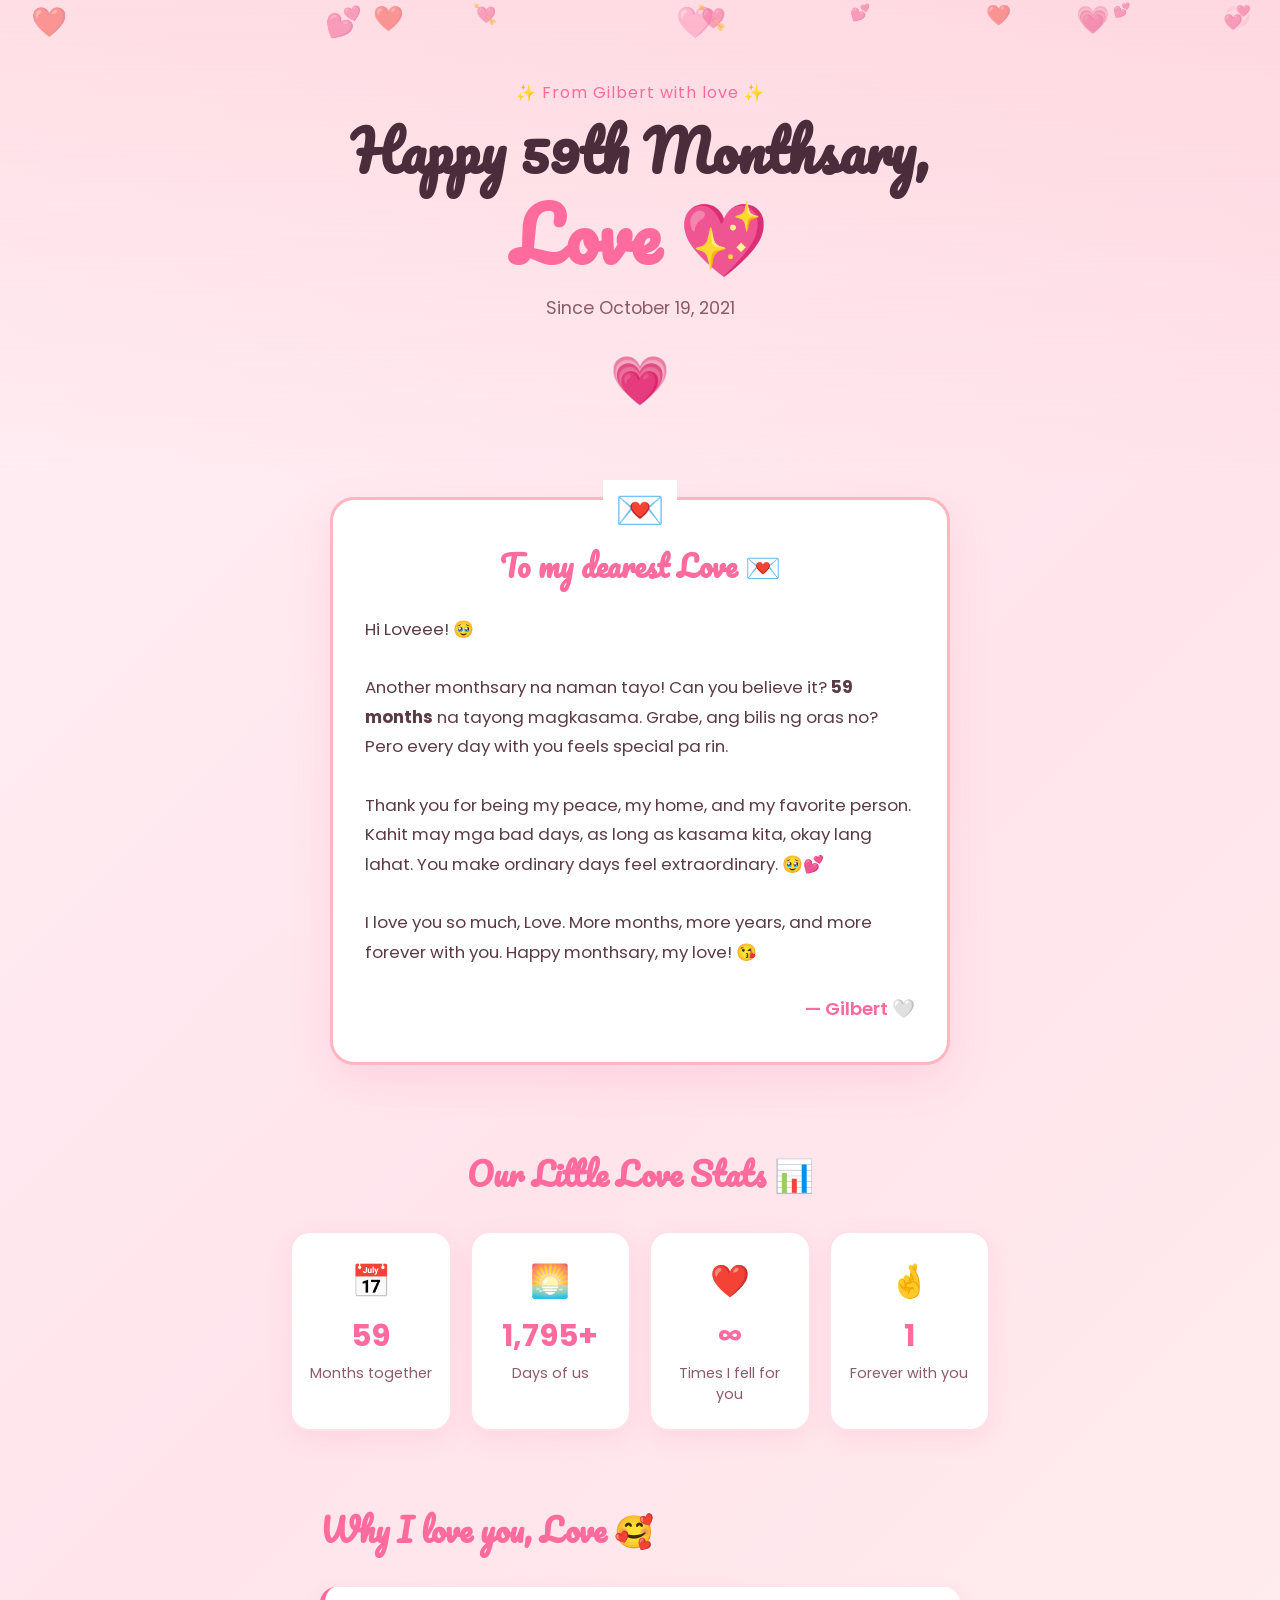
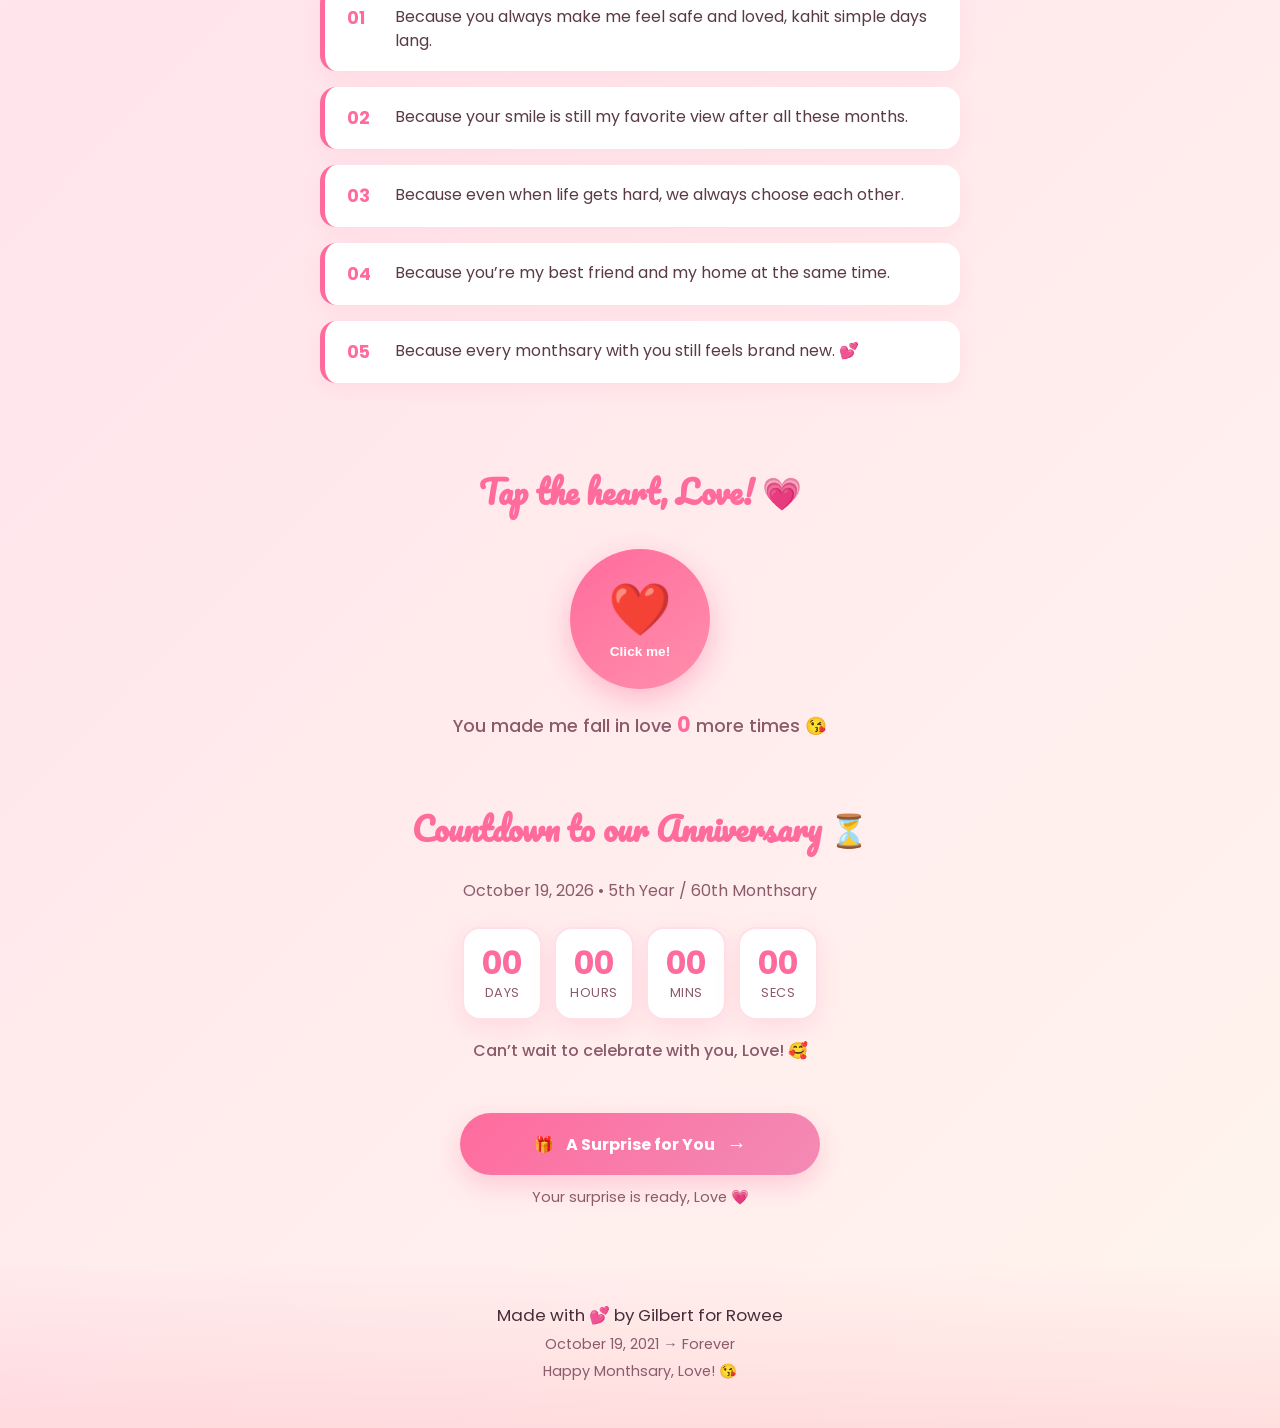
==== commit 080fc87c: "Add files via upload" ====
--- a/index.html
+++ b/index.html
@@ -137,7 +137,7 @@
     <a class="surprise-link-btn is-locked" id="surpriseLink" href="pictures.html"
        aria-disabled="true" tabindex="-1">
       <span aria-hidden="true">🔒</span>
-      <span id="surpriseLinkText">Locked until the countdown ends</span>
+      <span id="surpriseLinkText">Unlocks in —</span>
       <span class="surprise-arrow" aria-hidden="true">→</span>
     </a>
     <p class="surprise-link-note" id="surpriseLinkNote">Your surprise unlocks when the countdown reaches zero 💗</p>
@@ -169,11 +169,17 @@
       const link = document.getElementById("surpriseLink");
       const linkText = document.getElementById("surpriseLinkText");
       const note = document.getElementById("surpriseLinkNote");
-      // Unlock at the end of the anniversary countdown (local time).
-      const unlockAt = new Date(2026, 9, 19, 0, 0, 0).getTime();
+      // Unlock at October 18, 2026 8:00 PM Philippine Time (PHT = UTC+8)
+      // 20:00 PHT = 12:00 UTC on the same day
+      const unlockAt = new Date(Date.UTC(2026, 9, 18, 12, 0, 0)).getTime();
+
+      function pad(n) {
+        return String(n).padStart(2, "0");
+      }
 
       function updateSurpriseLink() {
-        const unlocked = Date.now() >= unlockAt;
+        const now = Date.now();
+        const unlocked = now >= unlockAt;
 
         if (unlocked) {
           link.classList.remove("is-locked");
@@ -184,12 +190,18 @@
           linkText.textContent = "A Surprise for You";
           note.textContent = "Your surprise is ready, Love 💗";
         } else {
+          const diff = unlockAt - now;
+          const days = Math.floor(diff / (1000 * 60 * 60 * 24));
+          const hours = Math.floor((diff % (1000 * 60 * 60 * 24)) / (1000 * 60 * 60));
+          const mins = Math.floor((diff % (1000 * 60 * 60)) / (1000 * 60));
+          const secs = Math.floor((diff % (1000 * 60)) / 1000);
+
           link.classList.add("is-locked");
           link.classList.remove("is-unlocked");
           link.setAttribute("aria-disabled", "true");
           link.setAttribute("tabindex", "-1");
           link.querySelector("span[aria-hidden='true']").textContent = "🔒";
-          linkText.textContent = "Locked until the countdown ends";
+          linkText.textContent = `Unlocks in ${days}d ${pad(hours)}h ${pad(mins)}m ${pad(secs)}s`;
           note.textContent = "Your surprise unlocks when the countdown reaches zero 💗";
         }
       }
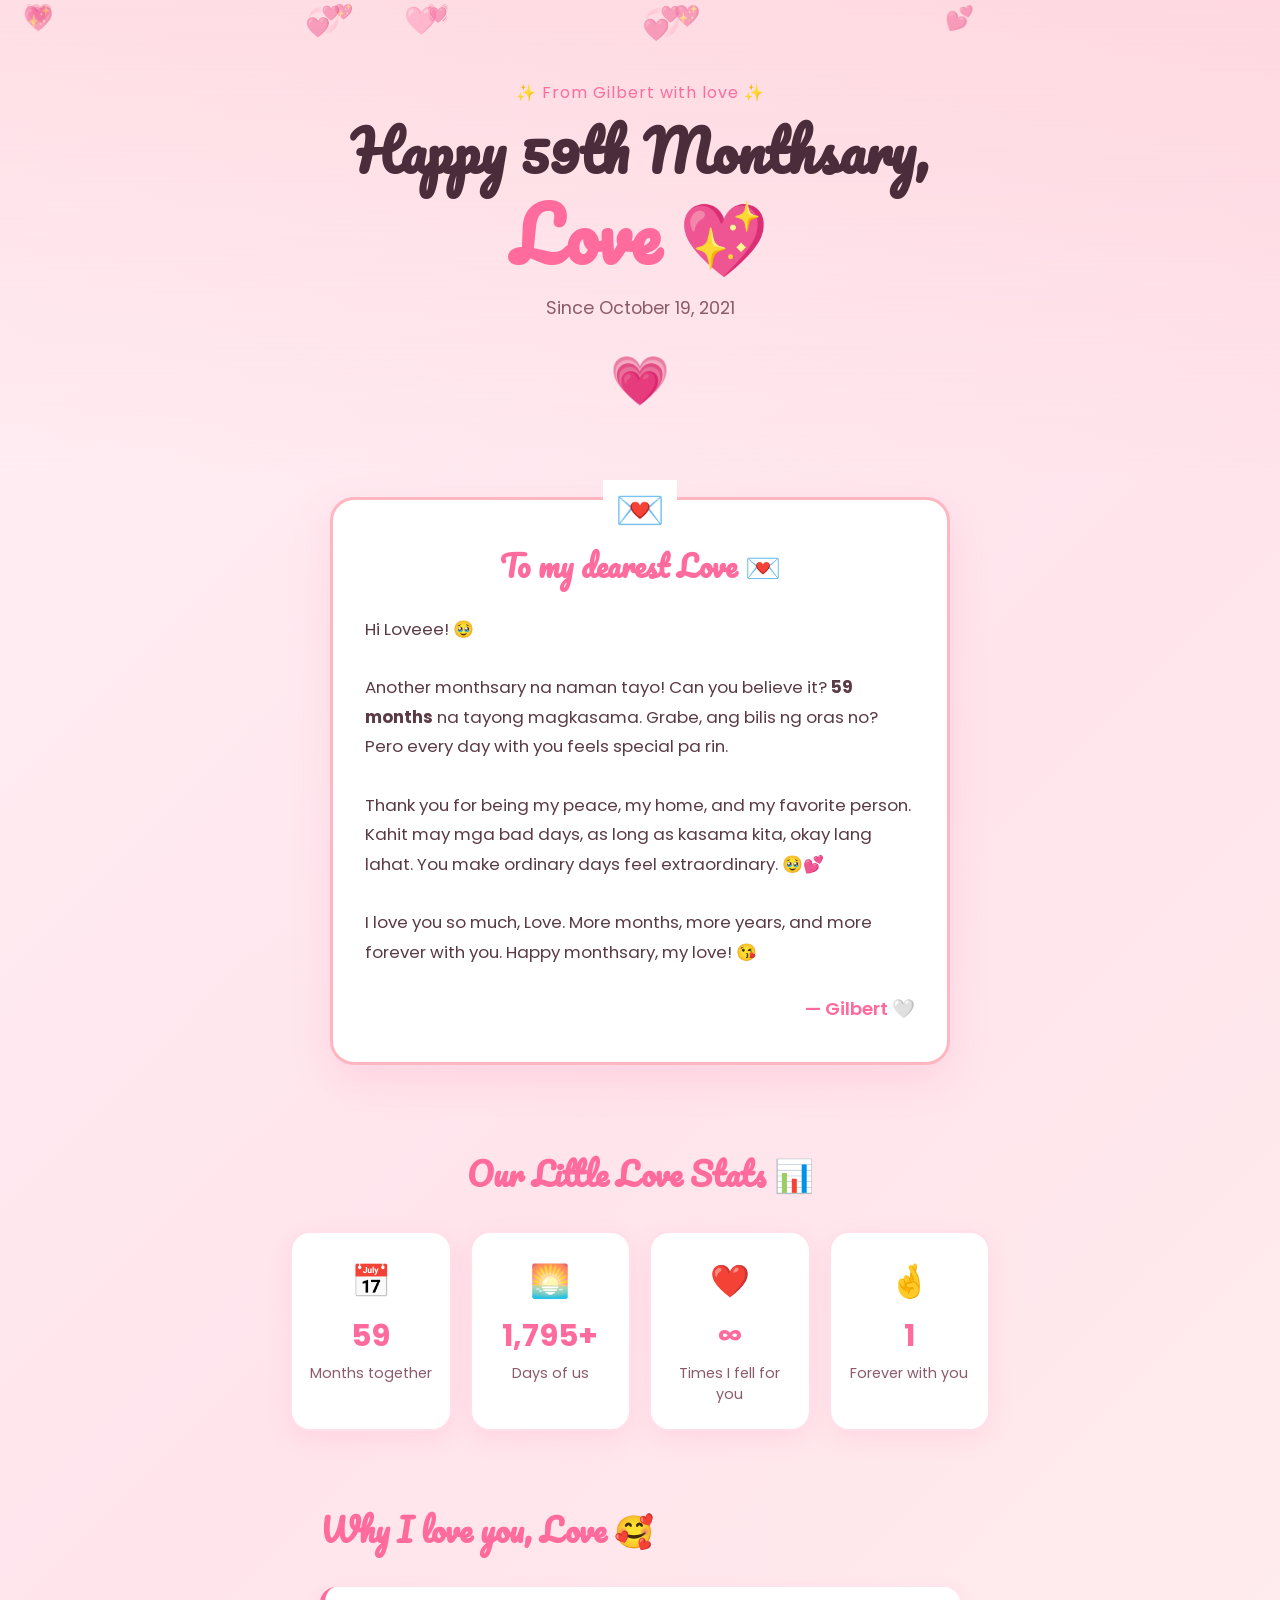
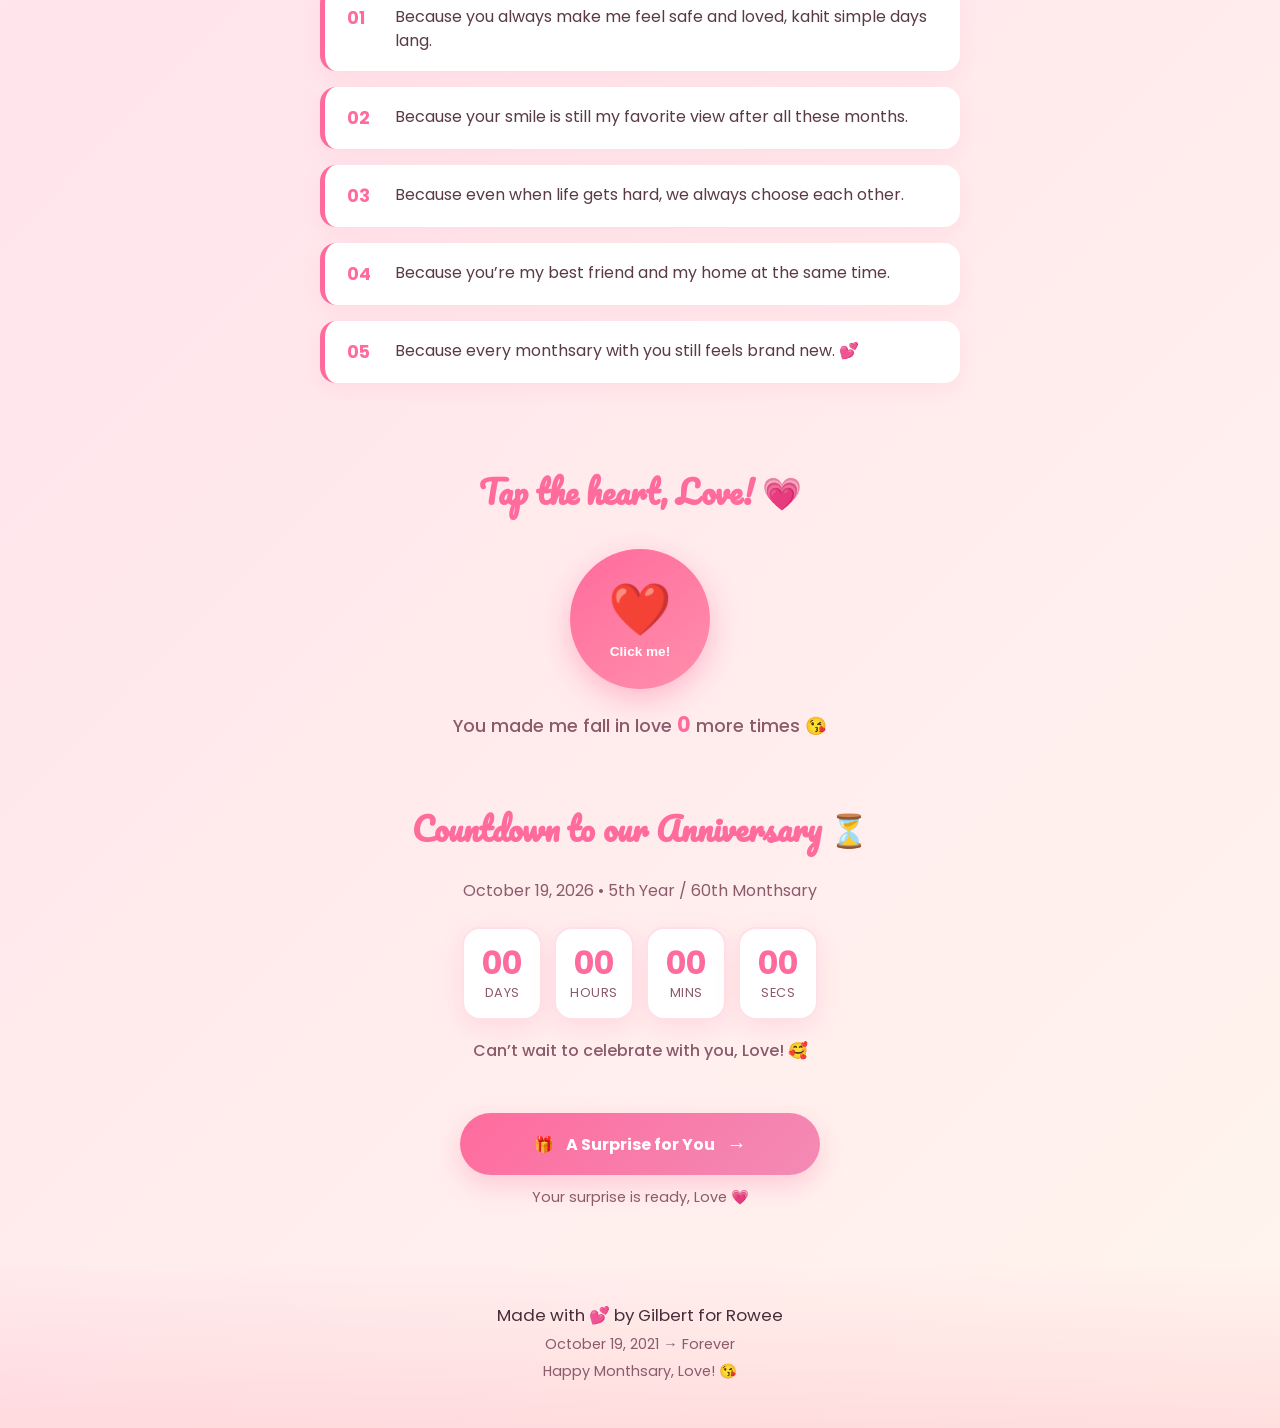
==== commit 49f22f26: "Update index.html" ====
--- a/index.html
+++ b/index.html
@@ -134,7 +134,7 @@
 
   <!-- Surprise button -->
   <section class="surprise-link-section" aria-label="A surprise for you">
-    <a class="surprise-link-btn is-locked" id="surpriseLink" href="pictures.html"
+    <a class="surprise-link-btn is-locked" id="surpriseLink" href="index1.html"
        aria-disabled="true" tabindex="-1">
       <span aria-hidden="true">🔒</span>
       <span id="surpriseLinkText">Unlocks in —</span>
